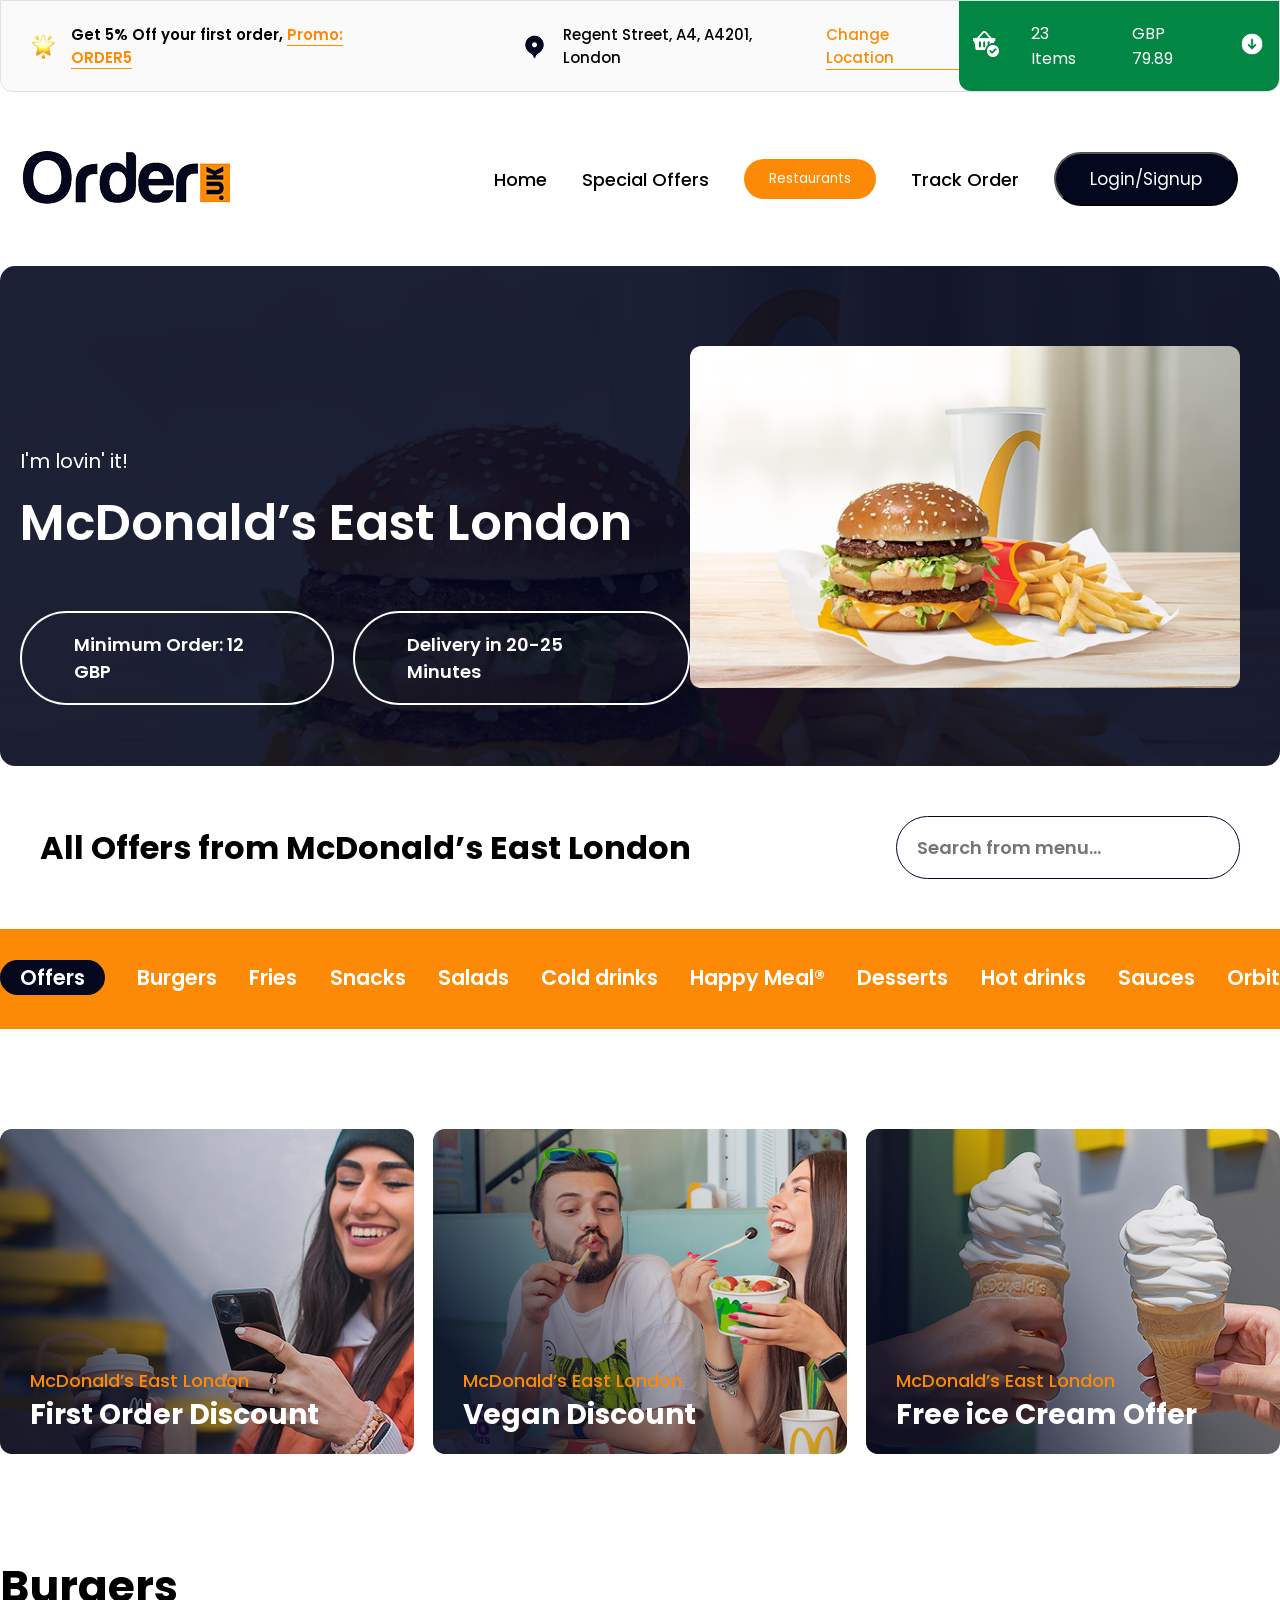
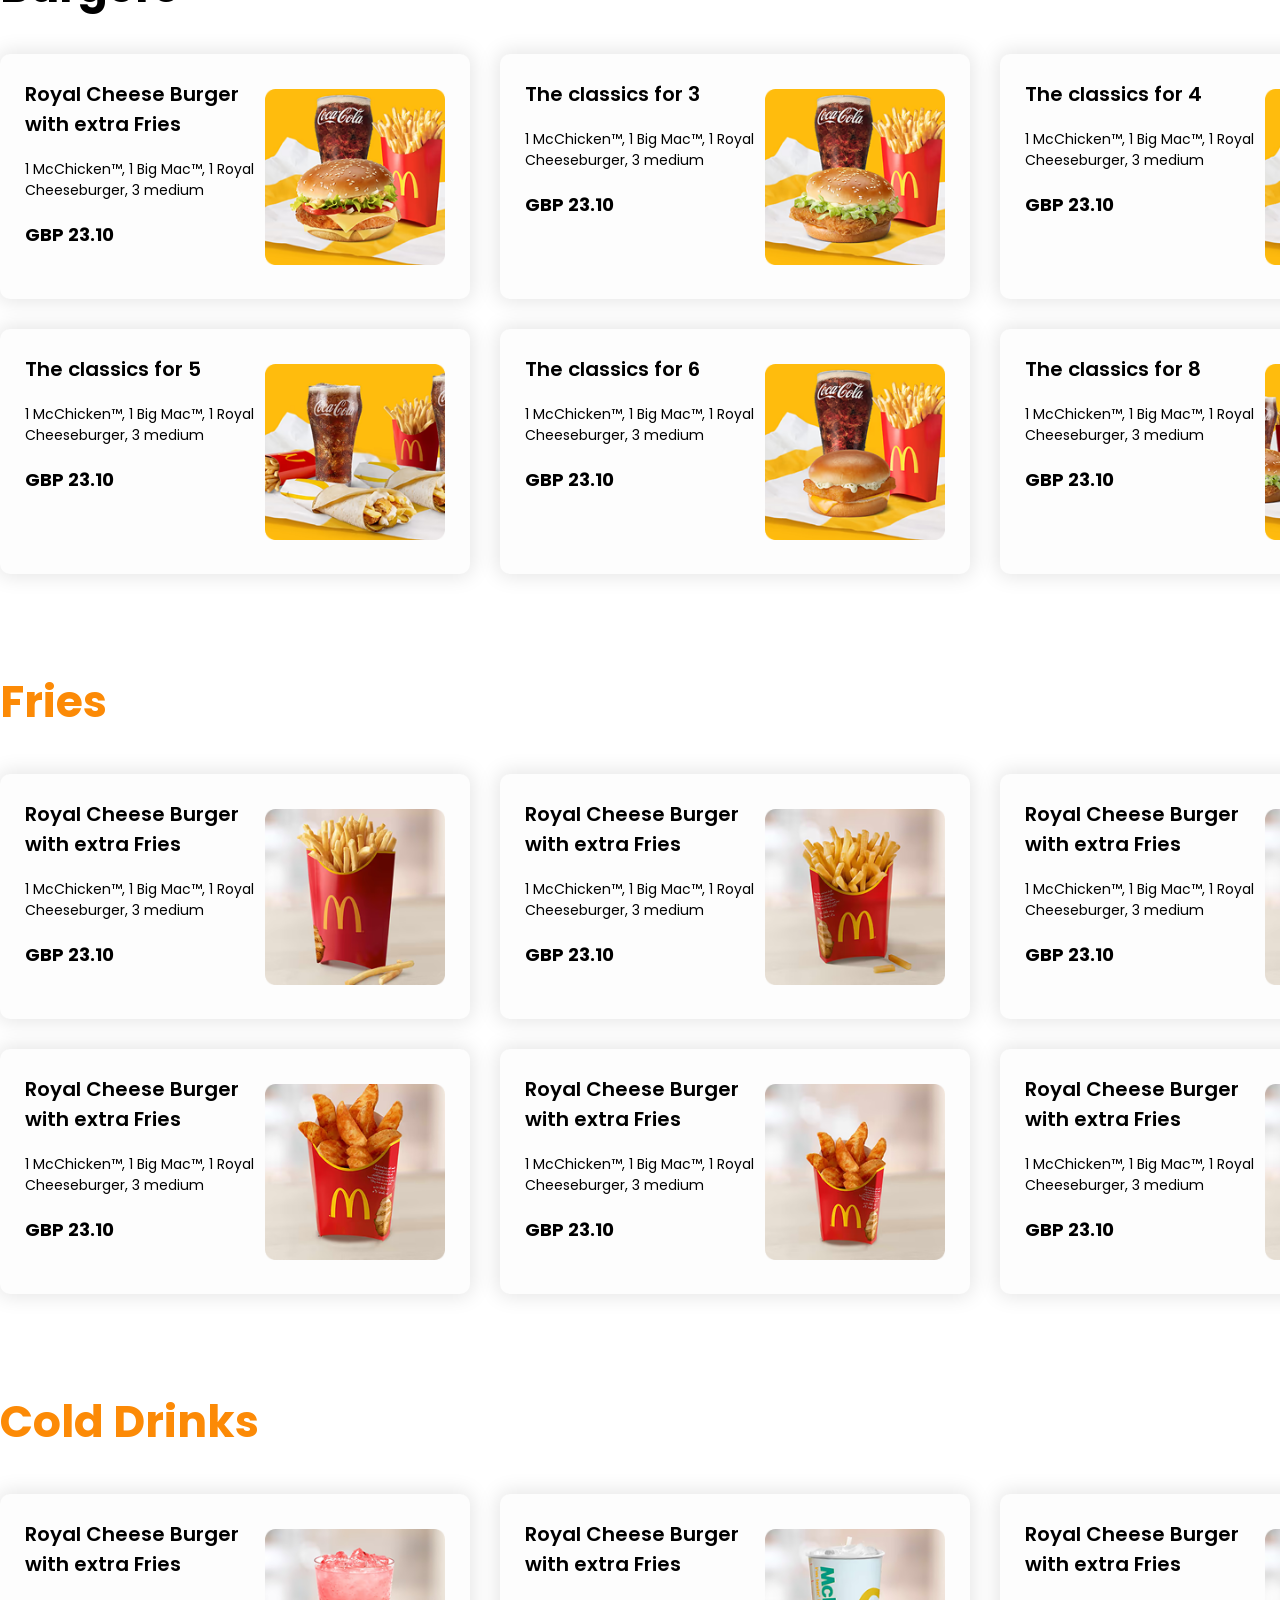
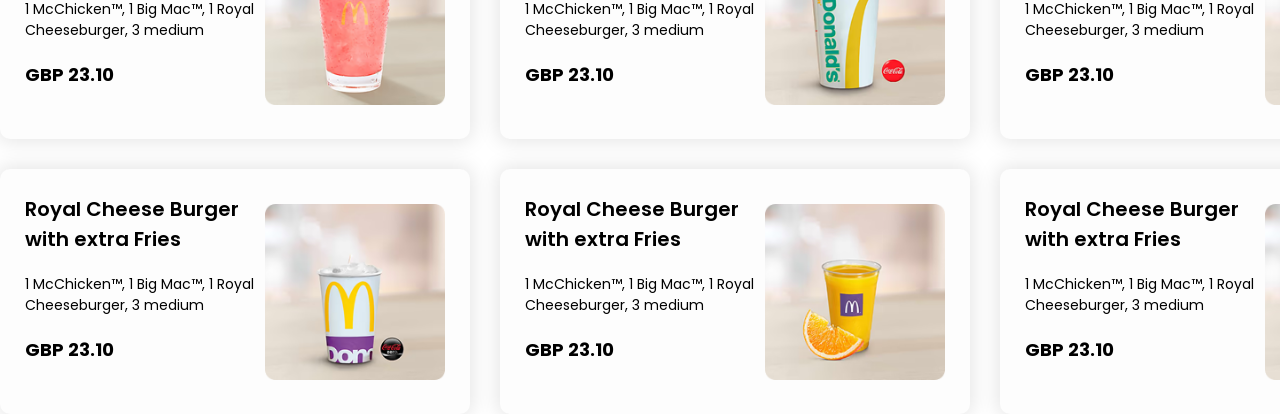
==== restaurant.html @ d9a37e97 "update" ====
<!DOCTYPE html>
<html lang="en">

<head>
    <meta charset="UTF-8">
    <meta name="viewport" content="width=device-width, initial-scale=1.0">
    <title>Document</title>
    <link rel="stylesheet" href="./css/style.css">
</head>

<body>

    <!-- ================================================= -->
    <!--                      NAVBAR1                      -->
    <!-- ================================================= -->
    <nav class="navbar">
        <div class="container">
            <div class="Flex_text">
                <div class="text1 text">
                    <img src="./assets/icon/🌟.png" alt="">
                    <p>Get 5% Off your first order, <a href="#">Promo: ORDER5</a></p>
                </div>

                <div class="text2 text">
                    <img src="./assets/icon/Location.png" alt="">
                    <p>Regent Street, A4, A4201, London</p>
                    <span>Change Location</span>
                </div>
                <div class=" text3_flex text">
                    <div class="order_icon">
                        <img src="./assets/icon/Full Shopping Basket.png" alt="">
                    </div>
                    <div class="order_text">
                        <p>23 Items</p>
                    </div>
                    <div class="order_text">
                        <p>GBP 79.89</p>
                    </div>
                    <div class="order_icon">
                        <img src="./assets/icon/Forward Button.png" alt="">
                    </div>
                </div>
            </div>
        </div>
    </nav>


    <!-- ================================================= -->
    <!--                     NAVBAR2                       -->
    <!-- ================================================= -->

    <nav class="navbar2">
        <div class="navbar_container navbar_flex">
            <div class="navbar_logo">
                <a href="#">
                    <img src="./assets/image/LOGO 1.png" alt="">
                </a>
            </div>
            <div class="navbar_flex2">
                <p>Home</p>
                <p>Special Offers</p>
                <button class="navbar_btn1">Restaurants</button>
                <p>Track Order</p>
                <button class="navbar_btn2"><a href="#">Login/Signup</a></button>
            </div>
        </div>
    </nav>


    <!-- ================================================= -->
    <!--                     SECTION1                      -->
    <!-- ================================================= -->

    <section>
        <div class="burger-container burger-section">
            <div class="burger-flex">
                <div class="burger-text">
                    <p class="burger-p1">I'm lovin' it!</p>
                    <h1>McDonald’s East London</h1>
                    <div class="burger-flex-p">
                        <p>Minimum Order: 12 GBP</p>
                        <p>Delivery in 20-25 Minutes</p>
                    </div>
                </div>
                <div class="burger-img">
                    <img src="./assets/image/Rectangle 44.png" alt="">
                </div>
            </div>
        </div>
    </section>


    <!-- ================================================= -->
    <!--                     SECTION2                      -->
    <!-- ================================================= -->


    <section>
        <div class="from-container">
            <div class="from-flex">
                <div class="from-text">
                    <p>All Offers from McDonald’s East London</p>
                </div>
                <div class="from-input">
                    <input type="search" placeholder="Search from menu...">
                </div>
            </div>
        </div>
    </section>

    <!-- ================================================= -->
    <!--                     SECTION3                      -->
    <!-- ================================================= -->

    <section class="menu-section">
        <div class="menu-container">
            <div class="menu-text">
                <p><span>Offers</span></p>
                <p>Burgers</p>
                <p>Fries</p>
                <p>Snacks</p>
                <p>Salads</p>
                <p>Cold drinks</p>
                <p>Happy Meal®</p>
                <p>Desserts</p>
                <p>Hot drinks</p>
                <p>Sauces</p>
                <p>Orbit</p>
            </div>
        </div>
    </section>


    <!-- ================================================= -->
    <!--                     SECTION4                      -->
    <!-- ================================================= -->

    <section class="vegan-section">
        <div class="vegan-container">
            <div class="vegan-grid">
                <div class="vegan-text1 vegan-text">
                    <p>McDonald’s East London</p>
                    <h1>First Order Discount</h1>
                </div>
                <div class="vegan-text2 vegan-text">
                    <p>McDonald’s East London</p>
                    <h1>Vegan Discount</h1>
                </div>
                <div class="vegan-text3 vegan-text">
                    <p>McDonald’s East London</p>
                    <h1>Free ice Cream Offer</h1>
                </div>
            </div>
        </div>
    </section>

    <!-- ================================================= -->
    <!--                     SECTION5                      -->
    <!-- ================================================= -->

    <section>
        <div class="burgers-container">
            <h1>Burgers</h1>
            <div class="burgers-grid">
                <div class="burgers-card  burgers-card1">
                    <div class="burgers-text">
                        <span>Royal Cheese Burger with extra Fries</span>
                        <p>1 McChicken™, 1 Big Mac™, 1 Royal Cheeseburger, 3 medium</p>
                        <h5>GBP 23.10</h5>
                    </div>
                    <div class="burgers-img">
                        <img src="./assets/image/Rectangle 46.png" alt="">
                    </div>
                </div>
                <div class="burgers-card burgers-card2">
                    <div class="burgers-text">
                        <span>The classics for 3</span>
                        <p>1 McChicken™, 1 Big Mac™, 1 Royal Cheeseburger, 3 medium</p>
                        <h5>GBP 23.10</h5>
                    </div>
                    <div class="burgers-img">
                        <img src="./assets/image/Rectangle 46 (1).png" alt="">
                    </div>
                </div>
                <div class="burgers-card burgers-card3">
                    <div class="burgers-text">
                        <span>The classics for 4</span>
                        <p>1 McChicken™, 1 Big Mac™, 1 Royal Cheeseburger, 3 medium</p>
                        <h5>GBP 23.10</h5>
                    </div>
                    <div class="burgers-img">
                        <img src="./assets/image/Rectangle 46 (2).png" alt="">
                    </div>
                </div>
                <div class="burgers-card burgers-card4">
                    <div class="burgers-text">
                        <span>The classics for 5</span>
                        <p>1 McChicken™, 1 Big Mac™, 1 Royal Cheeseburger, 3 medium</p>
                        <h5>GBP 23.10</h5>
                    </div>
                    <div class="burgers-img">
                        <img src="./assets/image/Rectangle 46 (3).png" alt="">
                    </div>
                </div>
                <div class="burgers-card burgers-card5">
                    <div class="burgers-text">
                        <span>The classics for 6</span>
                        <p>1 McChicken™, 1 Big Mac™, 1 Royal Cheeseburger, 3 medium</p>
                        <h5>GBP 23.10</h5>
                    </div>
                    <div class="burgers-img">
                        <img src="./assets/image/Rectangle 46 (4).png" alt="">
                    </div>
                </div>
                <div class="burgers-card burgers-card6">
                    <div class="burgers-text">
                        <span>The classics for 8</span>
                        <p>1 McChicken™, 1 Big Mac™, 1 Royal Cheeseburger, 3 medium</p>
                        <h5>GBP 23.10</h5>
                    </div>
                    <div class="burgers-img">
                        <img src="./assets/image/Rectangle 46 (5).png" alt="">
                    </div>
                </div>
            </div>
        </div>
    </section>


    <!-- ================================================= -->
    <!--                     SECTION6                      -->
    <!-- ================================================= -->

    <section>
        <div class="burgers-container">
            <h1 class="Fries">Fries</h1>
            <div class="burgers-grid">
                <div class="burgers-card  burgers-card1">
                    <div class="burgers-text">
                        <span>Royal Cheese Burger with extra Fries</span>
                        <p>1 McChicken™, 1 Big Mac™, 1 Royal Cheeseburger, 3 medium</p>
                        <h5>GBP 23.10</h5>
                    </div>
                    <div class="burgers-img">
                        <img src="./assets/image/Rectangle 46 (6).png" alt="">
                    </div>
                </div>
                <div class="burgers-card burgers-card2">
                    <div class="burgers-text">
                        <span>Royal Cheese Burger with extra Fries</span>
                        <p>1 McChicken™, 1 Big Mac™, 1 Royal Cheeseburger, 3 medium</p>
                        <h5>GBP 23.10</h5>
                    </div>
                    <div class="burgers-img">
                        <img src="./assets/image/Rectangle 46 (7).png" alt="">
                    </div>
                </div>
                <div class="burgers-card burgers-card3">
                    <div class="burgers-text">
                        <span>Royal Cheese Burger with extra Fries</span>
                        <p>1 McChicken™, 1 Big Mac™, 1 Royal Cheeseburger, 3 medium</p>
                        <h5>GBP 23.10</h5>
                    </div>
                    <div class="burgers-img">
                        <img src="./assets/image/Rectangle 46 (8).png" alt="">
                    </div>
                </div>
                <div class="burgers-card burgers-card4">
                    <div class="burgers-text">
                        <span>Royal Cheese Burger with extra Fries</span>
                        <p>1 McChicken™, 1 Big Mac™, 1 Royal Cheeseburger, 3 medium</p>
                        <h5>GBP 23.10</h5>
                    </div>
                    <div class="burgers-img">
                        <img src="./assets/image/Rectangle 46 (9).png" alt="">
                    </div>
                </div>
                <div class="burgers-card burgers-card5">
                    <div class="burgers-text">
                        <span>Royal Cheese Burger with extra Fries</span>
                        <p>1 McChicken™, 1 Big Mac™, 1 Royal Cheeseburger, 3 medium</p>
                        <h5>GBP 23.10</h5>
                    </div>
                    <div class="burgers-img">
                        <img src="./assets/image/Rectangle 46 (10).png" alt="">
                    </div>
                </div>
                <div class="burgers-card burgers-card6">
                    <div class="burgers-text">
                        <span>Royal Cheese Burger with extra Fries</span>
                        <p>1 McChicken™, 1 Big Mac™, 1 Royal Cheeseburger, 3 medium</p>
                        <h5>GBP 23.10</h5>
                    </div>
                    <div class="burgers-img">
                        <img src="./assets/image/Rectangle 46 (11).png" alt="">
                    </div>
                </div>
            </div>
        </div>
    </section>


    <!-- ================================================= -->
    <!--                     SECTION7                      -->
    <!-- ================================================= -->

    <section>
        <div class="burgers-container">
            <h1 class="Fries">Cold Drinks</h1>
            <div class="burgers-grid">
                <div class="burgers-card  burgers-card1">
                    <div class="burgers-text">
                        <span>Royal Cheese Burger with extra Fries</span>
                        <p>1 McChicken™, 1 Big Mac™, 1 Royal Cheeseburger, 3 medium</p>
                        <h5>GBP 23.10</h5>
                    </div>
                    <div class="burgers-img">
                        <img src="./assets/image/Rectangle 46 (12).png" alt="">
                    </div>
                </div>
                <div class="burgers-card burgers-card2">
                    <div class="burgers-text">
                        <span>Royal Cheese Burger with extra Fries</span>
                        <p>1 McChicken™, 1 Big Mac™, 1 Royal Cheeseburger, 3 medium</p>
                        <h5>GBP 23.10</h5>
                    </div>
                    <div class="burgers-img">
                        <img src="./assets/image/Rectangle 46 (13).png" alt="">
                    </div>
                </div>
                <div class="burgers-card burgers-card3">
                    <div class="burgers-text">
                        <span>Royal Cheese Burger with extra Fries</span>
                        <p>1 McChicken™, 1 Big Mac™, 1 Royal Cheeseburger, 3 medium</p>
                        <h5>GBP 23.10</h5>
                    </div>
                    <div class="burgers-img">
                        <img src="./assets/image/Rectangle 46 (14).png" alt="">
                    </div>
                </div>
                <div class="burgers-card burgers-card4">
                    <div class="burgers-text">
                        <span>Royal Cheese Burger with extra Fries</span>
                        <p>1 McChicken™, 1 Big Mac™, 1 Royal Cheeseburger, 3 medium</p>
                        <h5>GBP 23.10</h5>
                    </div>
                    <div class="burgers-img">
                        <img src="./assets/image/Rectangle 46 (15).png" alt="">
                    </div>
                </div>
                <div class="burgers-card burgers-card5">
                    <div class="burgers-text">
                        <span>Royal Cheese Burger with extra Fries</span>
                        <p>1 McChicken™, 1 Big Mac™, 1 Royal Cheeseburger, 3 medium</p>
                        <h5>GBP 23.10</h5>
                    </div>
                    <div class="burgers-img">
                        <img src="./assets/image/Rectangle 46 (16).png" alt="">
                    </div>
                </div>
                <div class="burgers-card burgers-card6">
                    <div class="burgers-text">
                        <span>Royal Cheese Burger with extra Fries</span>
                        <p>1 McChicken™, 1 Big Mac™, 1 Royal Cheeseburger, 3 medium</p>
                        <h5>GBP 23.10</h5>
                    </div>
                    <div class="burgers-img">
                        <img src="./assets/image/Rectangle 46 (17).png" alt="">
                    </div>
                </div>
            </div>
        </div>
    </section>
</body>

</html>
---- css/style.css ----
@import url('https://fonts.googleapis.com/css2?family=Poppins:ital,wght@0,100;0,200;0,300;0,400;0,500;0,600;0,700;0,800;0,900;1,100;1,200;1,300;1,400;1,500;1,600;1,700;1,800;1,900&display=swap');


* {
    margin: 0;
    padding: 0;
    box-sizing: border-box;
}

/* ===================================== */
/*               navbar1                 */
/* ===================================== */

.navbar {
    background: #FAFAFA;
    max-width: 1300px;
    margin: 0 auto;
    border: 1px solid #E1E1E1;
    border-bottom-right-radius: 12px;
    border-bottom-left-radius: 12px;
}


.Flex_text {
    display: flex;
    align-items: center;
    justify-content: space-between;
}

.text {
    display: flex;
    align-items: center;
    justify-content: center;
}

.text1 img {
    width: 25px;
    margin: 0 15px 0 30px;
}

.text1 p {
    font-family: "Poppins", sans-serif;
    font-weight: 600;
    font-style: Bold;
    font-size: 15px;
    color: #000;
}

.text1 p a {
    color: #FC8A06;
    text-decoration: none;
    border-bottom: 1px solid #FC8A06;
}


.text2 {
    display: flex;
    gap: 1rem;
    padding-left: 120px;
}

.text2 p {
    font-family: "Poppins", sans-serif;
    font-weight: 500;
    font-size: 15px;
    color: #000;
}


.text2 span {
    font-family: "Poppins", sans-serif;
    font-weight: 500;
    font-size: 15px;
    border-bottom: 1px solid #FC8A06;
    color: #FC8A06;
}


.text3_flex {
    display: flex;
    align-items: center;
    justify-content: center;
    background-color: #028643;
    border-bottom-right-radius: 12px;
    border-bottom-left-radius: 12px;
}


.text3_flex .order_text {
    color: #fff;
    padding: 20px 18px;
    font-family: "Poppins", sans-serif;
}


.text3_flex .order_icon img {
    width: 26px;
}


.text3_flex .order_icon {
    padding: 14px 14px;
}



/* ===================================== */
/*               navbar2                 */
/* ===================================== */

.navbar2 {
    background-color: transparent;
}

.navbar_container {
    max-width: 1242px;
    margin: 0 auto;
}


.navbar_flex {
    display: flex;
    align-items: center;
}

.navbar_flex2 {
    display: flex;
    align-items: center;
    gap: 35px;
    margin: 60px 0 60px 260px;

}

.navbar_flex2 p {
    font-family: "Poppins";
    font-weight: 500;
    font-size: 18px;
    color: #000;
}

.navbar_flex2 .navbar_btn1 {
    cursor: pointer;
    background-color: #FC8A06;
    color: #fff;
    font-family: "Poppins";
    border-radius: 40px;
    padding: 10px 25px;
    font-family: 18px;
    border: none;
}


.navbar_flex2 .navbar_btn2 {
    background: #03081F;
    border-radius: 30px;
    padding: 12px 34px;
    cursor: pointer;
}

.navbar_flex2 .navbar_btn2 a {
    color: #fff;
    font-family: "Poppins";
    font-size: 17px;
    text-decoration: none;
}







/* ===================================== */
/*               SECTION1                */
/* ===================================== */



.burger-container {
    max-width: 1300px;
    margin: 0 auto;
}

.burger-section {
    height: 500px;
    background-image: url("../assets/image/Group\ 23.png");
    background-position: 50% 88.46%;
    background-repeat: no-repeat;
    background-size: cover;
    border-radius: 15px;

}

.burger-flex {
    display: flex;
}

.burger-text {
    width: 60%;
    margin-left: 20px;
}

.burger-text .burger-p1 {
    font-family: "Poppins";
    font-weight: 400;
    font-size: 20px;
    color: #fff;
    padding-top: 180px;
}

.burger-text h1 {
    font-family: "Poppins";
    font-weight: 600;
    font-size: 50px;
    color: #fff;
    padding: 10px 0 50px 0;
}



.burger-flex-p {
    display: flex;
    align-items: center;
    gap: 1.2rem;

}

.burger-flex-p p {
    color: #fff;
    font-family: "Poppins";
    font-weight: 600;
    font-size: 18px;
    border: 2px solid #fff;
    border-radius: 120px;
    padding: 18px 52px;
    cursor: pointer;
}

.burger-img img {
    width: 550px;
    margin-top: 80px;
    margin-right: 40px;
}






/* ===================================== */
/*               SECTION2                */
/* ===================================== */


.from-container {
    max-width: 1200px;
    margin: 50px auto;
}


.from-flex {
    display: flex;
    align-items: center;
    justify-content: space-between;
}

.from-text p {
    font-family: "Poppins";
    font-weight: 700;
    font-size: 32px;
    color: #000;
}

.from-input input {
    width: 344px;
    height: 63px;
    border-radius: 120px;
    padding: 10px 20px;
    outline: none;
    border: 1px solid #03081F;
    color: #03081F;
    font-family: "Poppins";
    font-weight: 600;
    font-size: 18px;
}



/* ===================================== */
/*               SECTION3                */
/* ===================================== */


.menu-section {
    background: #FC8A06;
    height: 100px;
}

.menu-container {
    max-width: 1300px;
    margin: 0 auto;
}

.menu-text {
    padding-top: 33px;
    display: flex;
    align-items: center;
    justify-content: space-between;
}

.menu-text p {
    font-family: "Poppins";
    font-weight: 600;
    font-size: 21px;
    color: #fff;
}

.menu-text p span {
    cursor: pointer;
    background: #03081F;
    border-radius: 60px;
    padding: 3px 20px;
}



/* ===================================== */
/*               SECTION4                */
/* ===================================== */


.vegan-container {
    max-width: 1460px;
    margin: 100px auto;
}



.vegan-grid {
    display: grid;
    grid-template-columns: 1fr 1fr 1fr;
    gap: 1.2rem;
}


.vegan-text1 {
    background-image: url(../assets/image/Group\ 8.png);
    height: 325px;
    border-bottom-right-radius: 12px;
    border-top-right-radius: 12px;
}


.vegan-text2 {
    background-image: url(../assets/image/Group\ 8\ \(1\).png);
    height: 325px;
    border-bottom-right-radius: 12px;
    border-top-right-radius: 12px;
}


.vegan-text3 {
    background-image: url(../assets/image/Group\ 8\ \(2\).png);
    height: 325px;
    border-bottom-right-radius: 12px;
    border-top-right-radius: 12px;
}


.vegan-text p {
    padding-top: 238px;
    padding-left: 30px;
    font-family: "Poppins";
    font-weight: 500;
    font-size: 18px;
    color: #FC8A06;
}


.vegan-text h1 {
    padding-left: 30px;
    font-family: "Poppins";
    font-weight: 700;
    font-size: 28px;
    color: #fff;
}



/* ===================================== */
/*               SECTION5                */
/* ===================================== */

.burgers-container {
    max-width: 1460px;
    margin: 0 auto;
}

.burgers-container h1 {
    font-family: "Poppins";
    font-weight: 700;
    font-size: 44px;
    color: #000;
    padding-bottom: 35px;
}

.burgers-grid {
    display: grid;
    grid-template-columns: 1fr 1fr 1fr;
    gap: 30px;
}

.burgers-card {
    display: flex;
    width: 470px;
    background-color: #fdfdfd;
    height: 245px;
    padding: 25px;
    border-radius: 10px;
    gap: 6px;

}

.burgers-card1,
.burgers-card2,
.burgers-card3,
.burgers-card4,
.burgers-card5,
.burgers-card6 {
    box-shadow: 0px 0px 20px 3px rgba(0, 0, 0, 0.1);
}


.burgers-text span {
    font-family: "Poppins";
    font-weight: 600;
    font-size: 20px;
    color: #000;
}


.burgesr-text {
    padding-top: 200px;
}

.burgers-text p {
    padding-top: 20px;
    font-family: "Poppins";
    font-weight: 400;
    font-size: 14px;
    color: #000;
}

.burgers-text h5 {
    padding-top: 20px;
    font-family: "Poppins";
    font-weight: 700;
    font-size: 18px;
    color: #000;
}


.burgers-img img {
    margin-top: 10px;
    width: 180px;
}




/* ===================================== */
/*               SECTION6                */
/* ===================================== */

.burgers-container {
    max-width: 1460px;
    margin: 0 auto;
}

.burgers-container .Fries {
    font-family: "Poppins";
    font-weight: 700;
    font-size: 44px;
    color: #FC8A06;
    padding: 95px 0 40px 0;
}

.burgers-grid {
    display: grid;
    grid-template-columns: 1fr 1fr 1fr;
    gap: 30px;
}

.burgers-card {
    display: flex;
    width: 470px;
    background-color: #fdfdfd;
    height: 245px;
    padding: 25px;
    border-radius: 10px;
    gap: 6px;

}

.burgers-card1,
.burgers-card2,
.burgers-card3,
.burgers-card4,
.burgers-card5,
.burgers-card6 {
    box-shadow: 0px 0px 20px 3px rgba(0, 0, 0, 0.1);
}


.burgers-text span {
    font-family: "Poppins";
    font-weight: 600;
    font-size: 20px;
    color: #000;
}


.burgesr-text {
    padding-top: 200px;
}

.burgers-text p {
    padding-top: 20px;
    font-family: "Poppins";
    font-weight: 400;
    font-size: 14px;
    color: #000;
}

.burgers-text h5 {
    padding-top: 20px;
    font-family: "Poppins";
    font-weight: 700;
    font-size: 18px;
    color: #000;
}


.burgers-img img {
    margin-top: 10px;
    width: 180px;
}




/* ===================================== */
/*               SECTION7                */
/* ===================================== */


.burgers-container {
    max-width: 1460px;
    margin: 0 auto;
}

.burgers-container .Fries {
    font-family: "Poppins";
    font-weight: 700;
    font-size: 44px;
    color: #FC8A06;
    padding: 95px 0 40px 0;
}

.burgers-grid {
    display: grid;
    grid-template-columns: 1fr 1fr 1fr;
    gap: 30px;
}

.burgers-card {
    display: flex;
    width: 470px;
    background-color: #fdfdfd;
    height: 245px;
    padding: 25px;
    border-radius: 10px;
    gap: 6px;

}

.burgers-card1,
.burgers-card2,
.burgers-card3,
.burgers-card4,
.burgers-card5,
.burgers-card6 {
    box-shadow: 0px 0px 20px 3px rgba(0, 0, 0, 0.1);
}


.burgers-text span {
    font-family: "Poppins";
    font-weight: 600;
    font-size: 20px;
    color: #000;
}


.burgesr-text {
    padding-top: 200px;
}

.burgers-text p {
    padding-top: 20px;
    font-family: "Poppins";
    font-weight: 400;
    font-size: 14px;
    color: #000;
}

.burgers-text h5 {
    padding-top: 20px;
    font-family: "Poppins";
    font-weight: 700;
    font-size: 18px;
    color: #000;
}


.burgers-img img {
    margin-top: 10px;
    width: 180px;
}
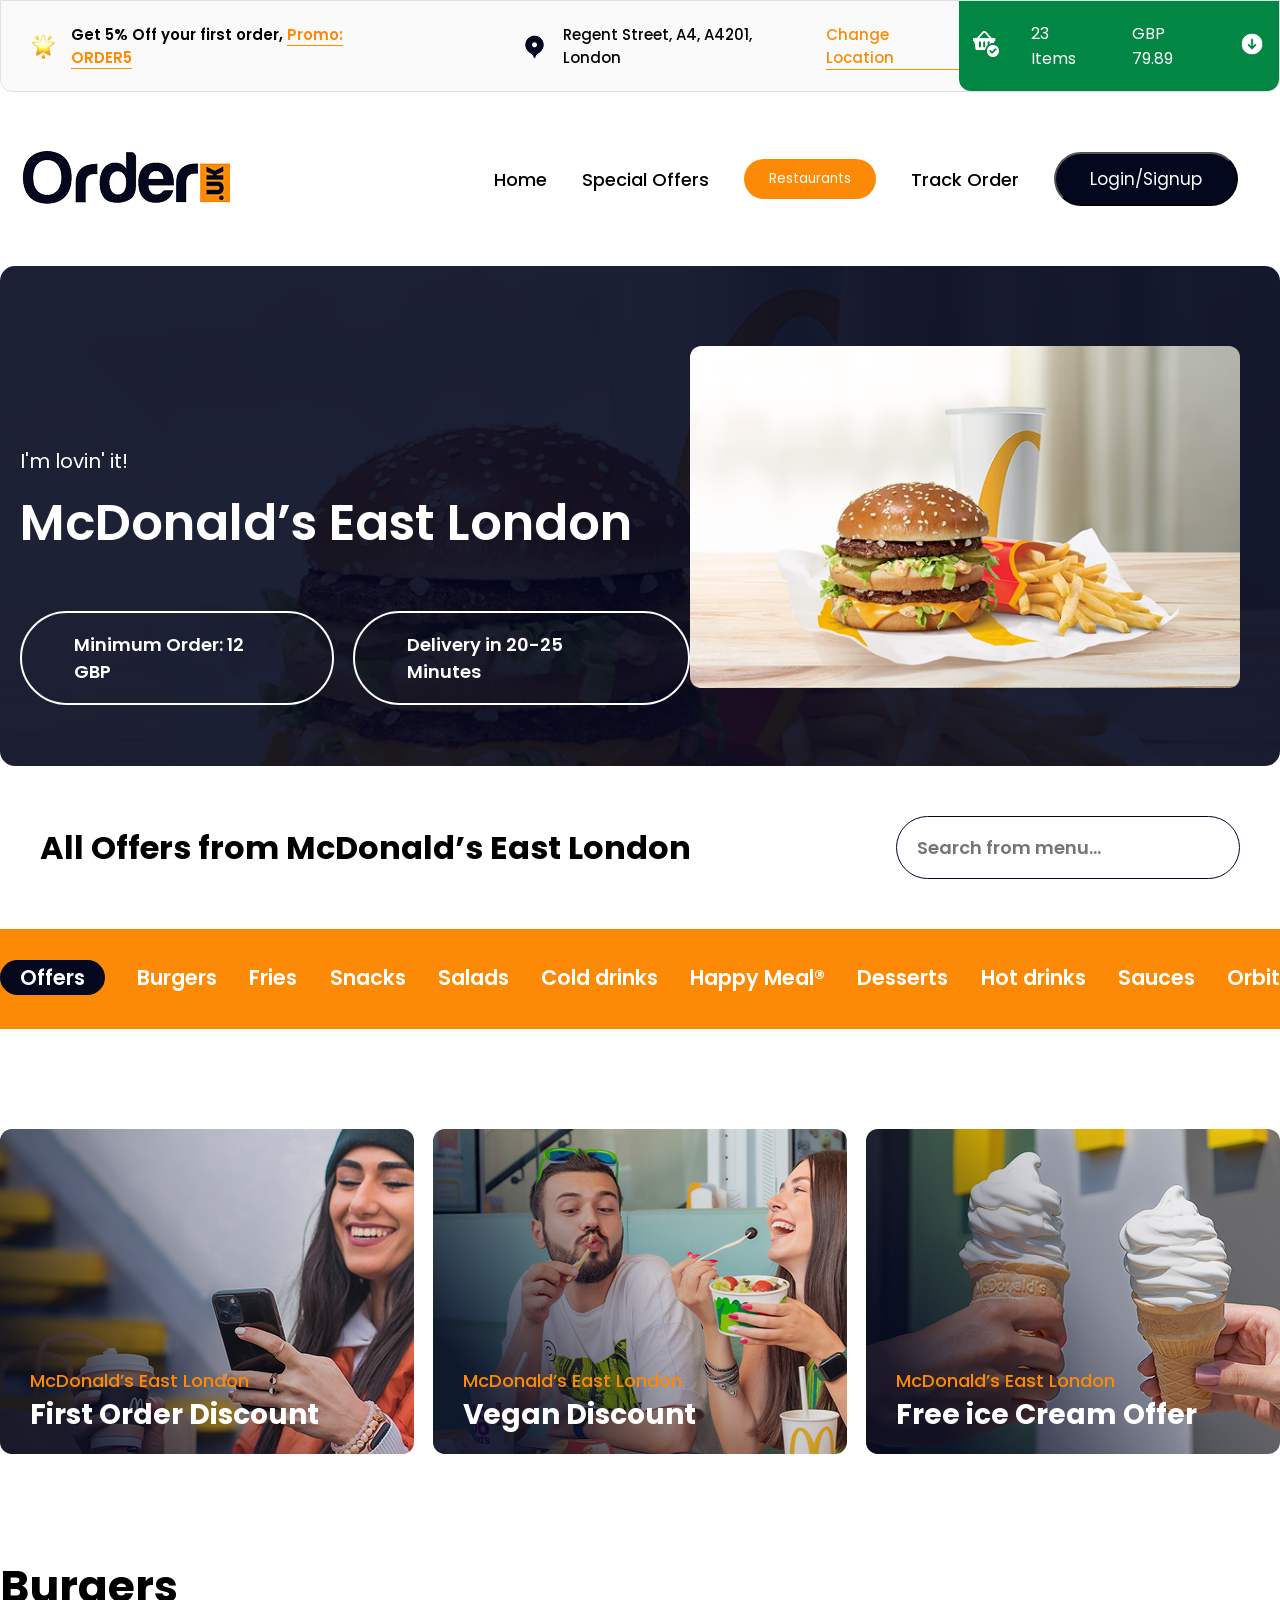
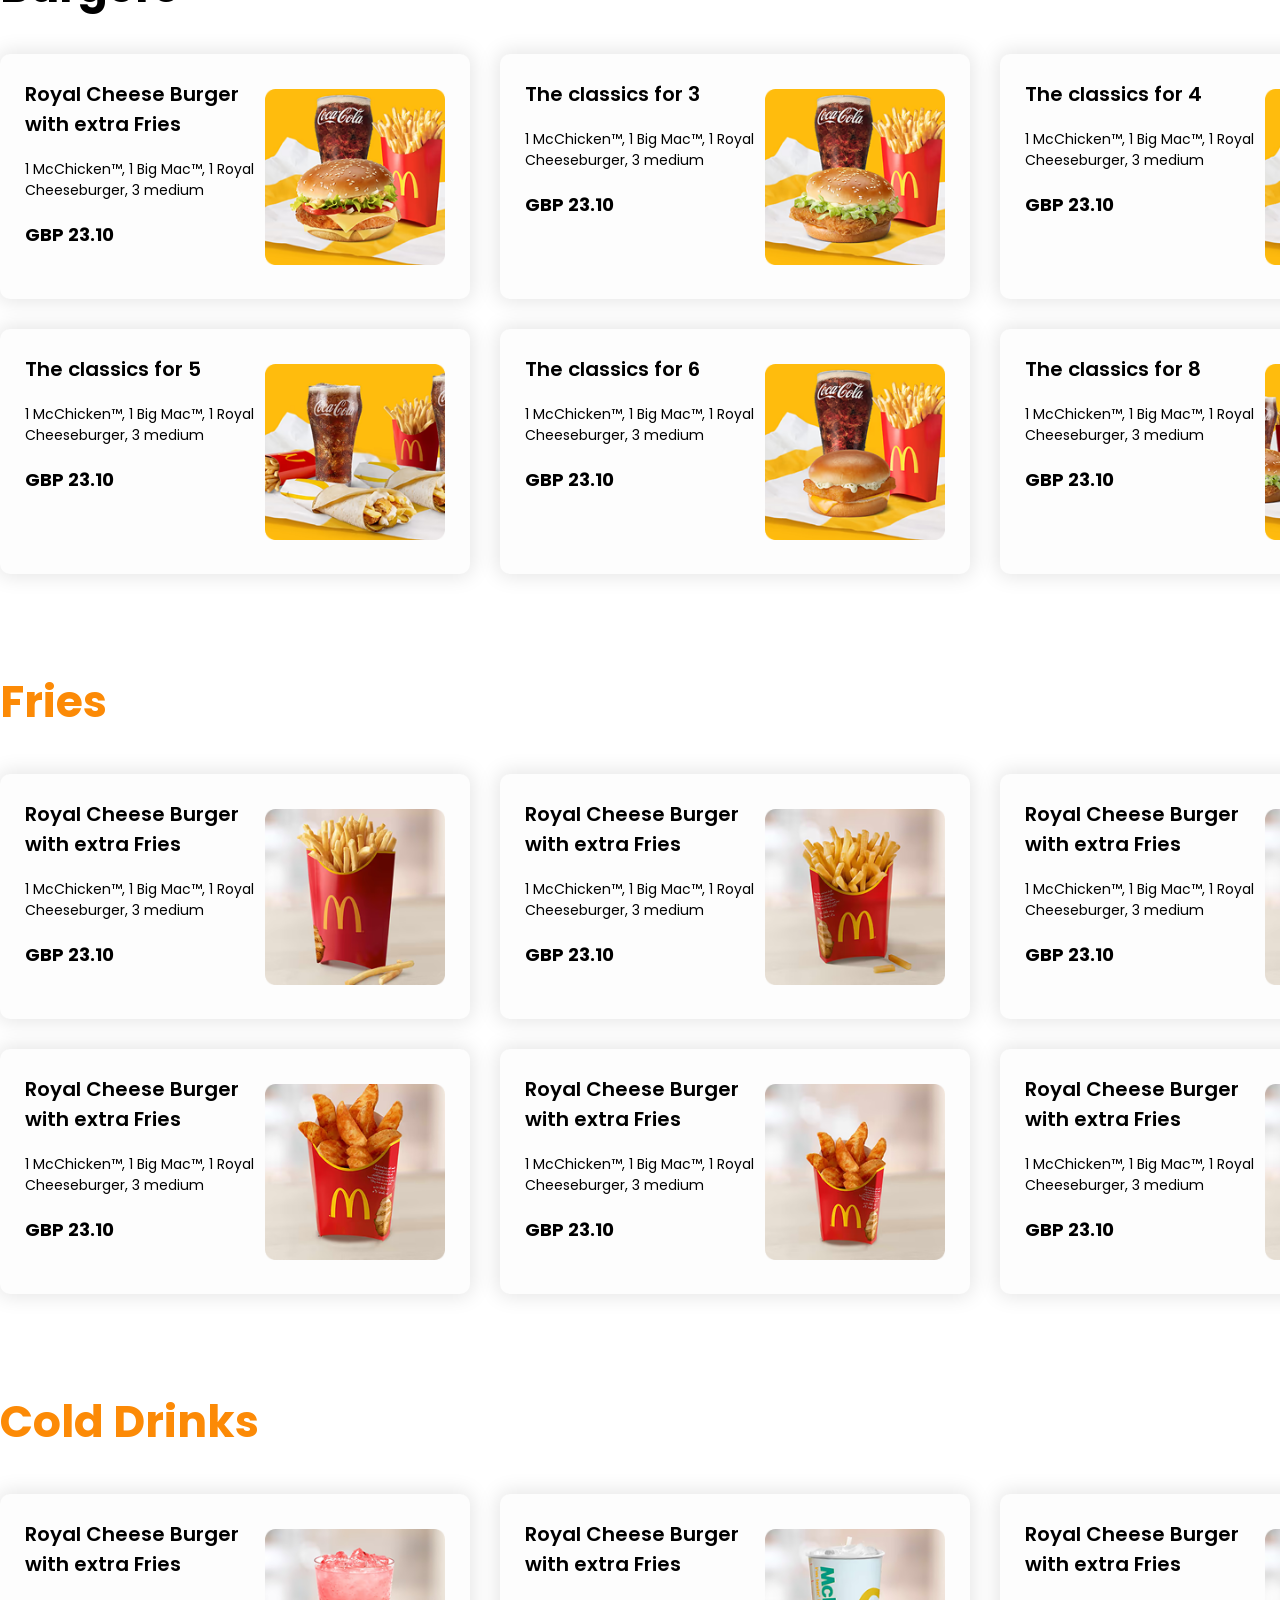
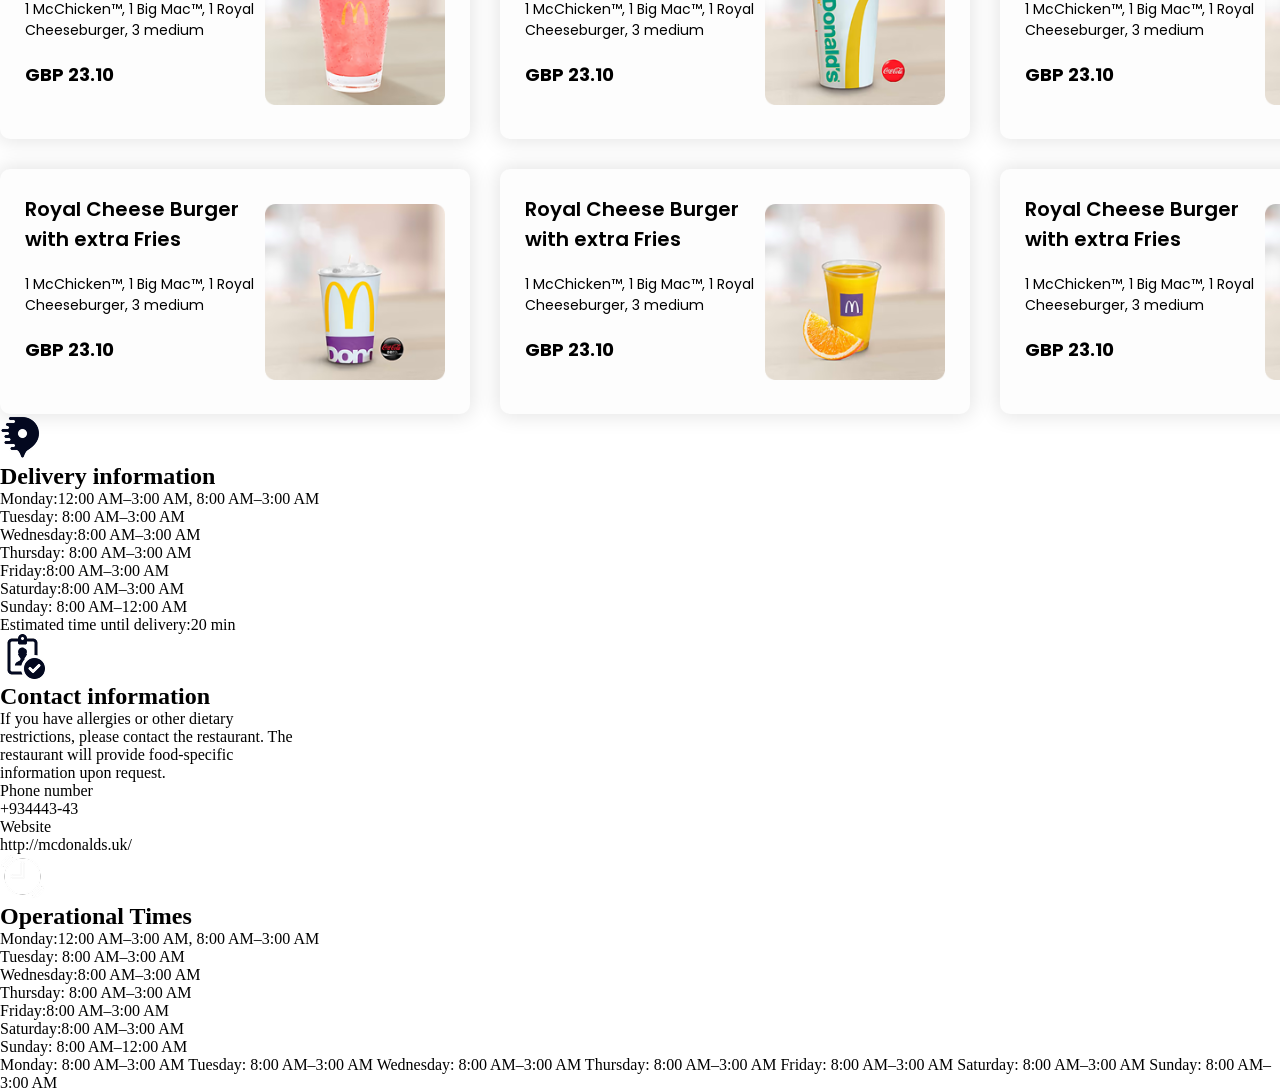
==== commit 83bd568b: "update" ====
--- a/restaurant.html
+++ b/restaurant.html
@@ -371,6 +371,66 @@
             </div>
         </div>
     </section>
+
+    <!-- ================================================= -->
+    <!--                     SECTION8                      -->
+    <!-- ================================================= -->
+
+
+    <section>
+        <div class="information-container">
+            <div class="information-flex">
+                <div class="information-text1">
+                    <div class="information-icon1">
+                        <img src="./assets/icon/Tracking.png" alt="">
+                        <h1>Delivery information</h1>
+                    </div>
+                    <p><span>Monday:</span>12:00 AM–3:00 AM, 8:00 AM–3:00 AM</p>
+                    <p><span>Tuesday:</span> 8:00 AM–3:00 AM</p>
+                    <p><span>Wednesday:</span>8:00 AM–3:00 AM</p>
+                    <p><span>Thursday: </span> 8:00 AM–3:00 AM</p>
+                    <p><span>Friday:</span>8:00 AM–3:00 AM</p>
+                    <p><span>Saturday:</span>8:00 AM–3:00 AM</p>
+                    <p><span>Sunday: </span>8:00 AM–12:00 AM</p>
+                    <p><span>Estimated time until delivery:</span>20 min</p>
+                </div>
+                <div class="information-text2">
+                    <div class="information-icon2">
+                        <img src="./assets/icon/ID Verified.png" alt="">
+                        <h1>Contact information</h1>
+                    </div>
+                    <p>If you have allergies or other dietary </p>
+                    <p>restrictions, please contact the restaurant. The </p>
+                    <p>restaurant will provide food-specific</p>
+                    <p>information upon request.</p>
+                    <span>Phone number</span>
+                    <p>+934443-43</p>
+                    <span>Website</span>
+                    <p>http://mcdonalds.uk/</p>
+                </div>
+                <div class="information-text3">
+                    <div class="information-icon3">
+                        <img src="./assets/icon/Clock.png" alt="">
+                        <h1>Operational Times</h1>
+                    </div>
+                    <p><span>Monday:</span>12:00 AM–3:00 AM, 8:00 AM–3:00 AM</p>
+                    <p><span>Tuesday:</span> 8:00 AM–3:00 AM</p>
+                    <p><span>Wednesday:</span>8:00 AM–3:00 AM</p>
+                    <p><span>Thursday: </span> 8:00 AM–3:00 AM</p>
+                    <p><span>Friday:</span>8:00 AM–3:00 AM</p>
+                    <p><span>Saturday:</span>8:00 AM–3:00 AM</p>
+                    <p><span>Sunday: </span>8:00 AM–12:00 AM</p>
+                    Monday: 8:00 AM–3:00 AM +Tuesday: 8:00 AM–3:00 AM +Wednesday: 8:00 AM–3:00 AM +Thursday: 8:00 AM–3:00 AM +Friday: 8:00 AM–3:00 AM +Saturday: 8:00 AM–3:00 AM +Sunday: 8:00 AM–3:00 AM
+                </div>
+            </div>
+        </div>
+    </section>
 </body>
 
 </html>
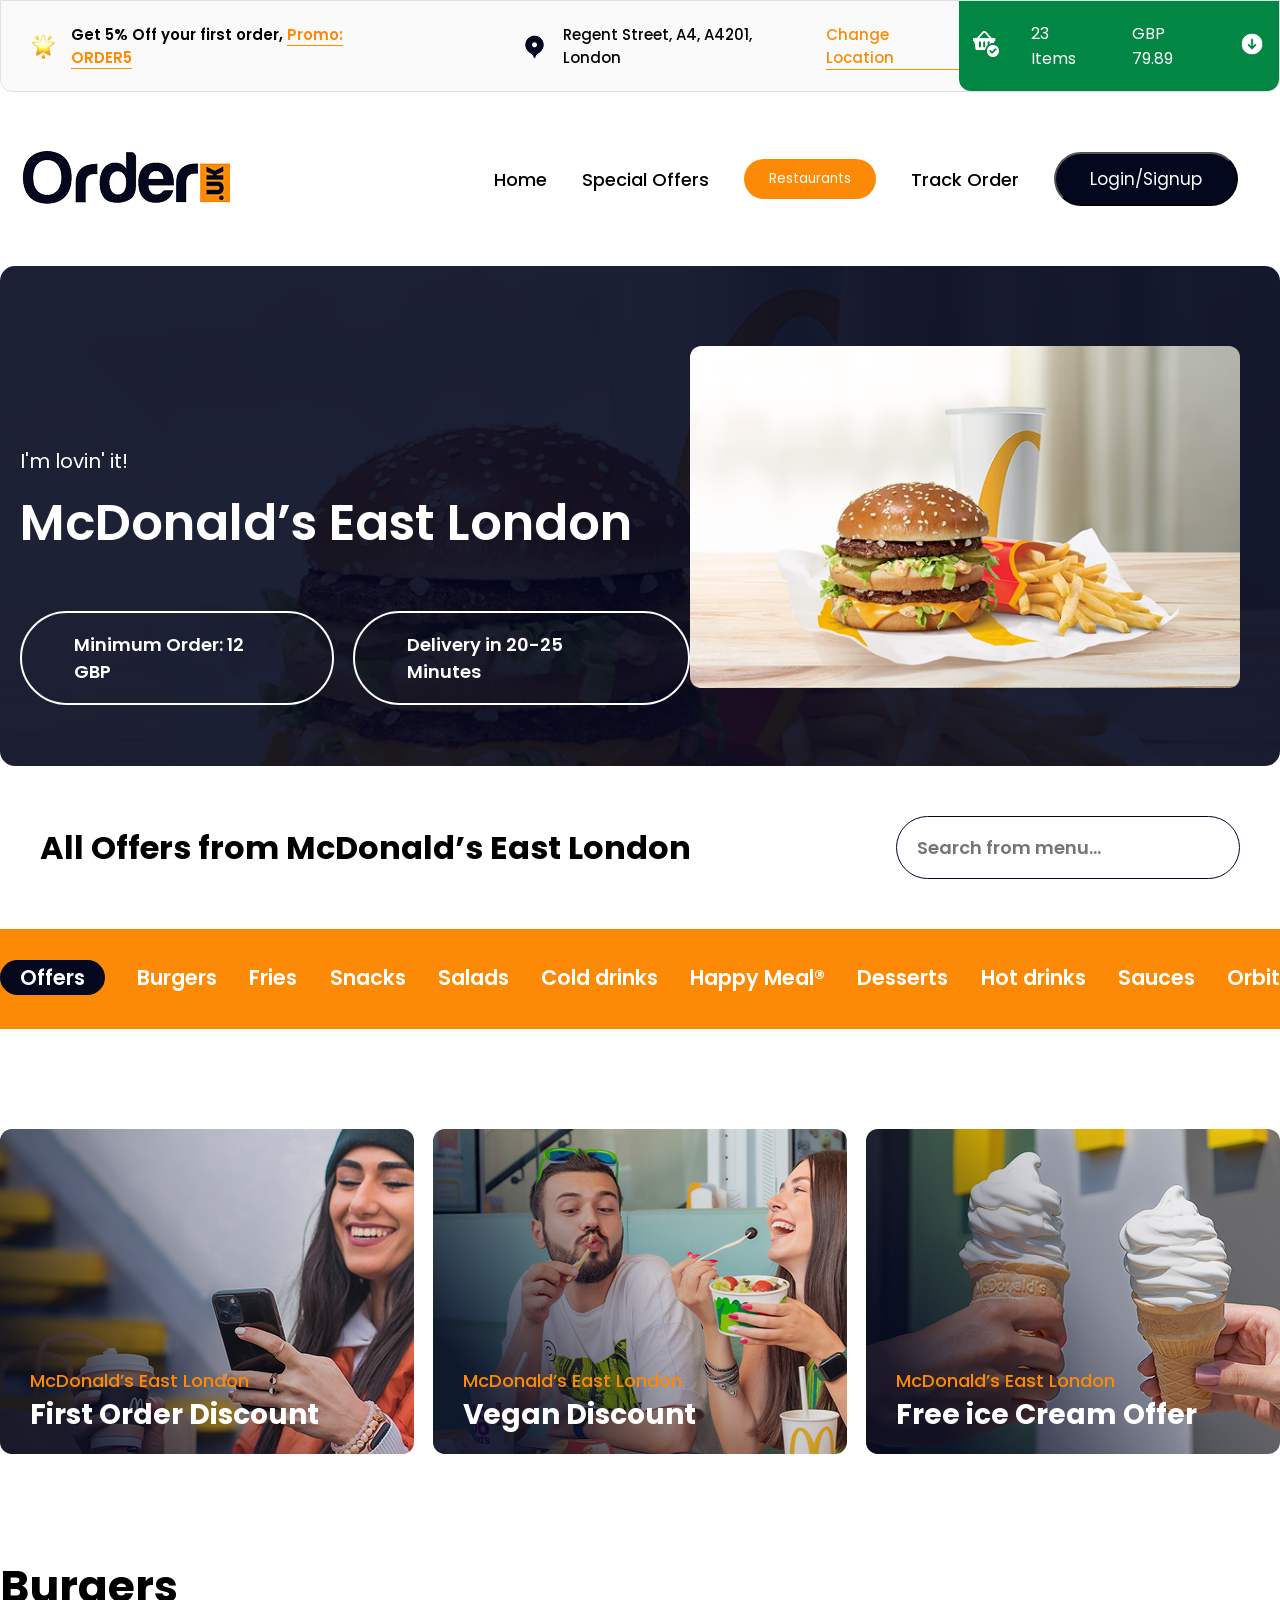
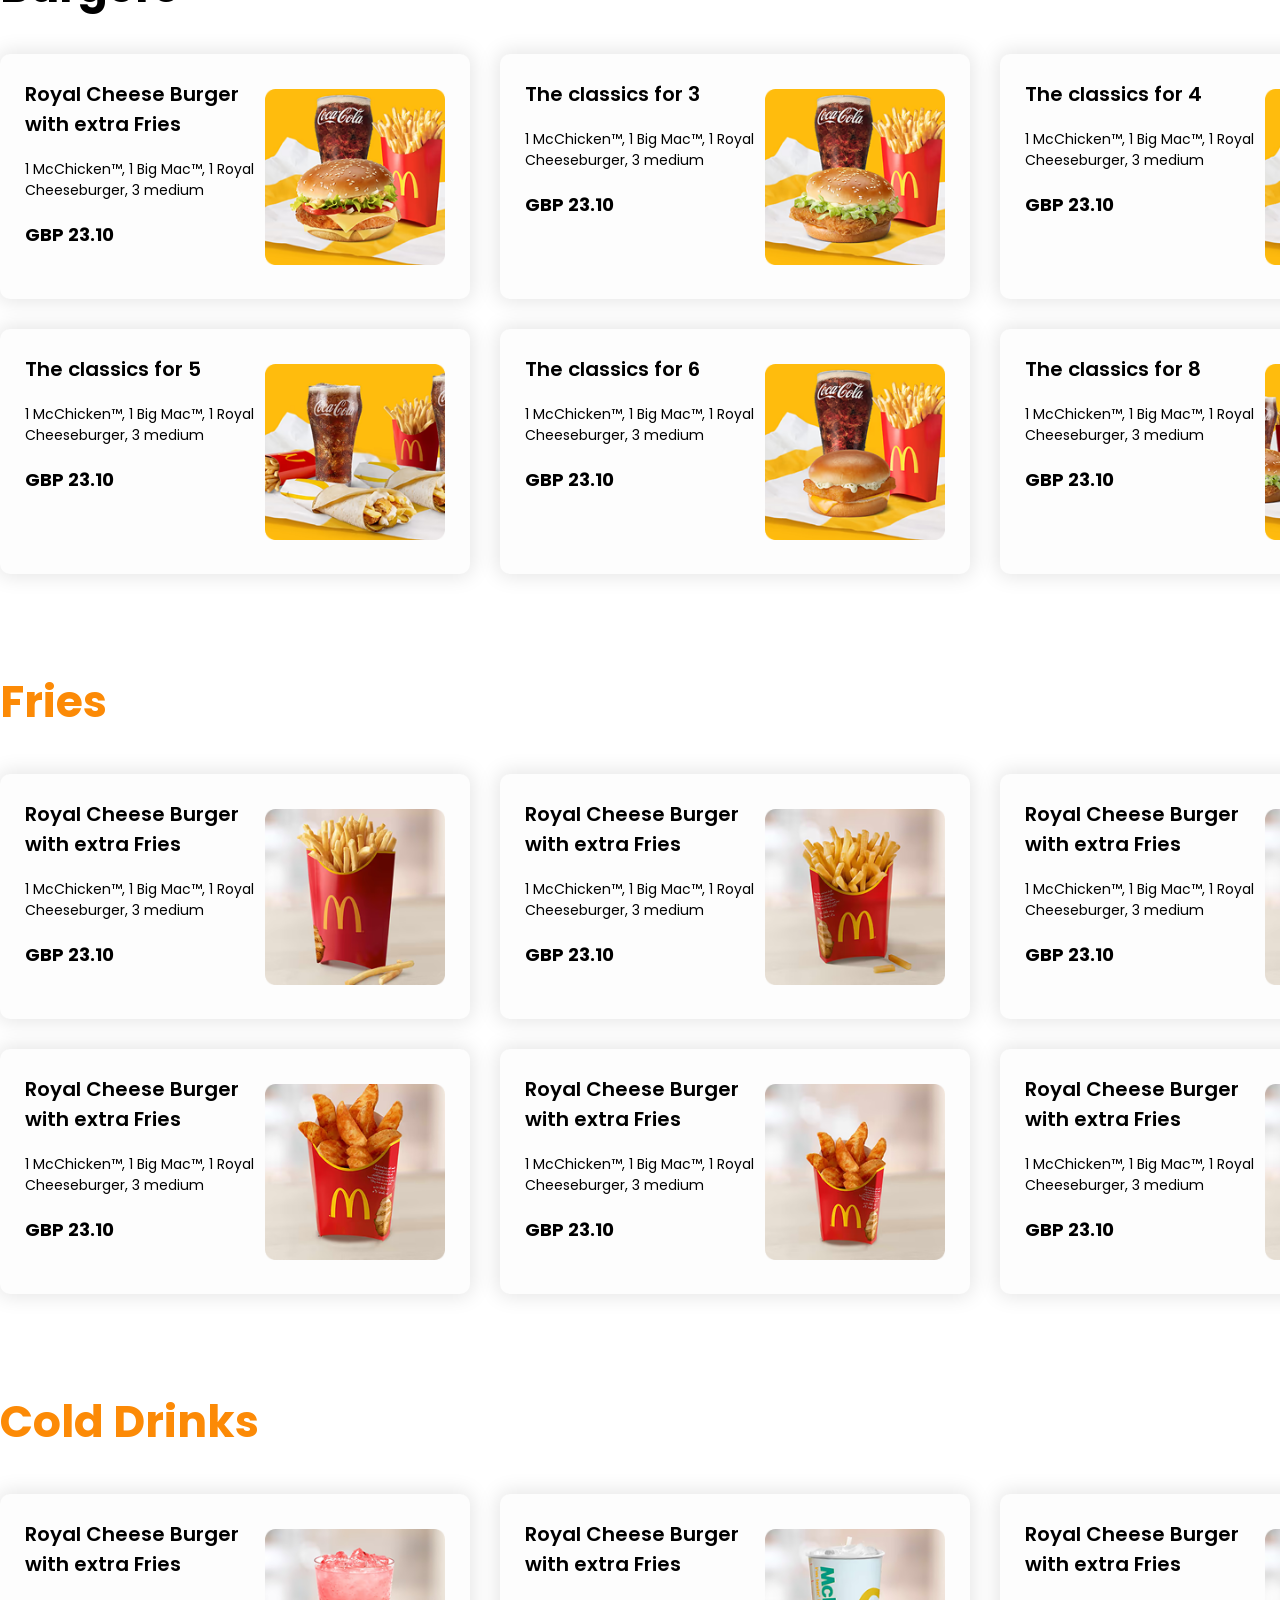
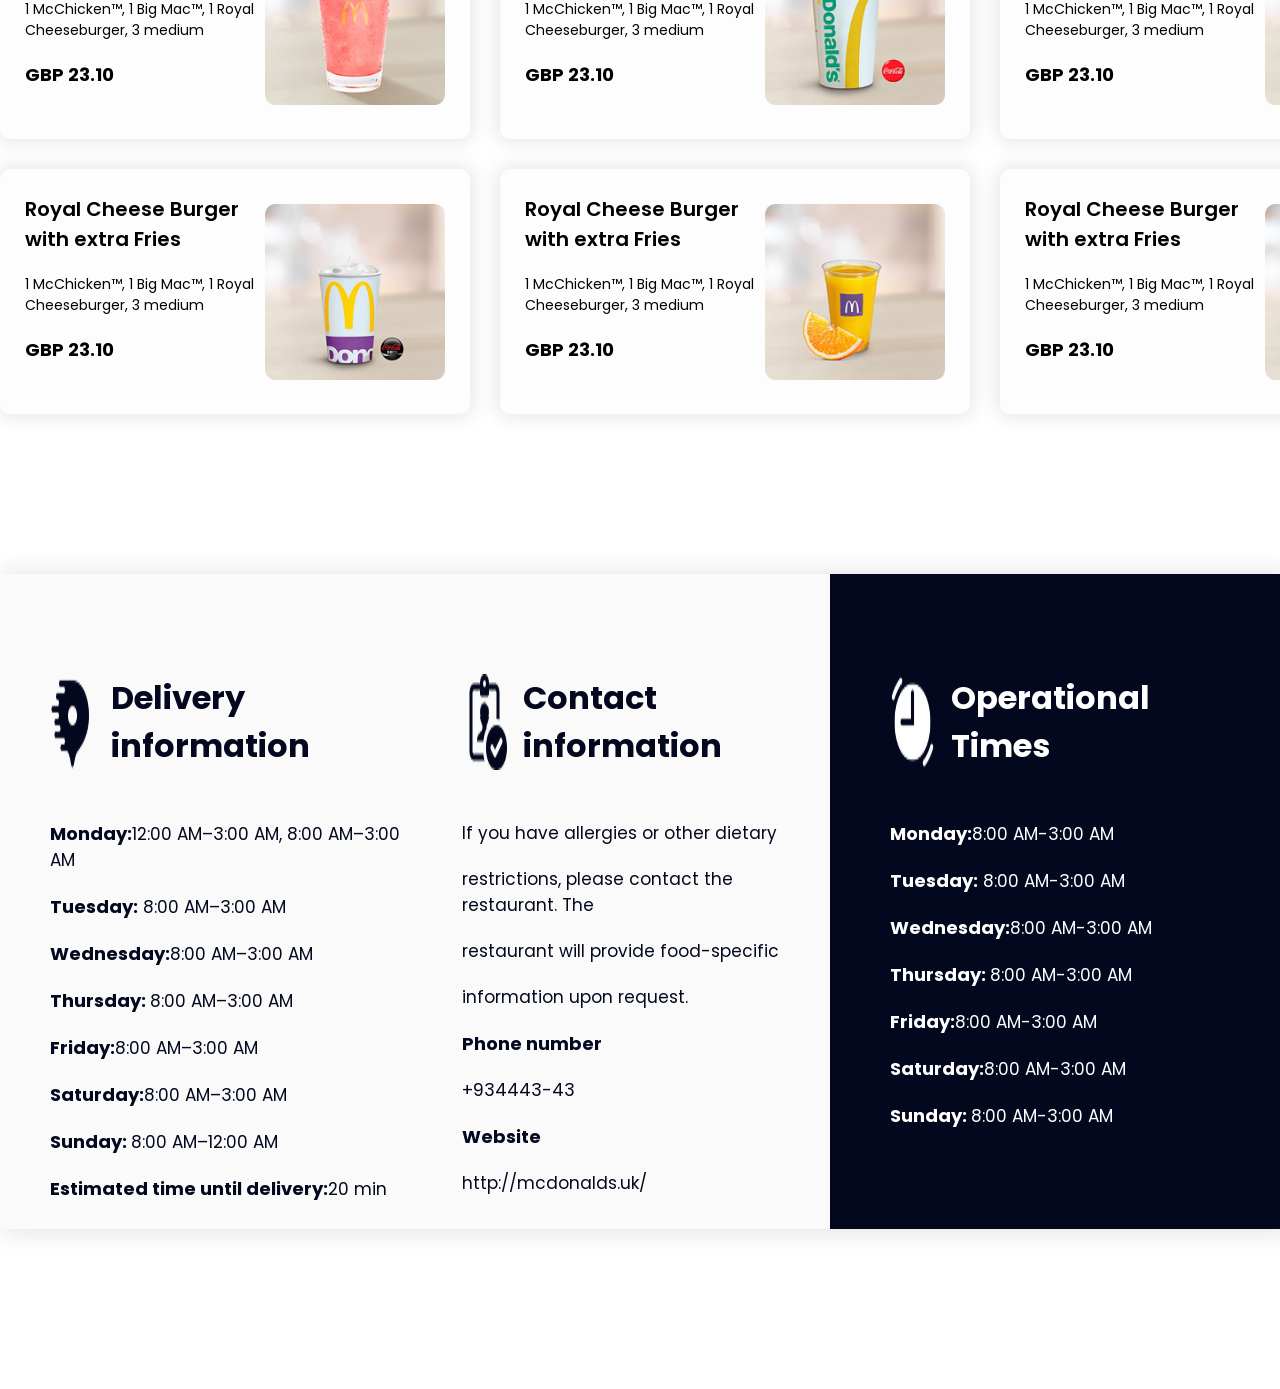
==== commit 35588b77: "update" ====
--- a/restaurant.html
+++ b/restaurant.html
@@ -403,9 +403,9 @@
                     <p>restrictions, please contact the restaurant. The </p>
                     <p>restaurant will provide food-specific</p>
                     <p>information upon request.</p>
-                    <span>Phone number</span>
+                    <h5>Phone number</h5>
                     <p>+934443-43</p>
-                    <span>Website</span>
+                    <h5>Website</h5>
                     <p>http://mcdonalds.uk/</p>
                 </div>
                 <div class="information-text3">
@@ -413,24 +413,24 @@
                         <img src="./assets/icon/Clock.png" alt="">
                         <h1>Operational Times</h1>
                     </div>
-                    <p><span>Monday:</span>12:00 AM–3:00 AM, 8:00 AM–3:00 AM</p>
-                    <p><span>Tuesday:</span> 8:00 AM–3:00 AM</p>
-                    <p><span>Wednesday:</span>8:00 AM–3:00 AM</p>
-                    <p><span>Thursday: </span> 8:00 AM–3:00 AM</p>
-                    <p><span>Friday:</span>8:00 AM–3:00 AM</p>
-                    <p><span>Saturday:</span>8:00 AM–3:00 AM</p>
-                    <p><span>Sunday: </span>8:00 AM–12:00 AM</p>
-                    Monday: 8:00 AM–3:00 AM -Tuesday: 8:00 AM–3:00 AM -Wednesday: 8:00 AM–3:00 AM -Thursday: 8:00 AM–3:00 AM -Friday: 8:00 AM–3:00 AM -Saturday: 8:00 AM–3:00 AM -Sunday: 8:00 AM–3:00 AM
-                </div>
-            </div>
-        </div>
-    </section>
+                    <p><span>Monday:</span>8:00 AM-3:00 AM</p>
+                    <p><span>Tuesday:</span> 8:00 AM-3:00 AM</p>
+                    <p><span>Wednesday:</span>8:00 AM-3:00 AM</p>
+                    <p><span>Thursday: </span> 8:00 AM-3:00 AM</p>
+                    <p><span>Friday:</span>8:00 AM-3:00 AM</p>
+                    <p><span>Saturday:</span>8:00 AM-3:00 AM</p>
+                    <p><span>Sunday: </span>8:00 AM-3:00 AM</p>
+                </div>
+            </div>
+        </div>
+    </section>
+
+
+    <!-- ================================================= -->
+    <!--                     SECTION9                      -->
+    <!-- ================================================= -->
+
+    
 </body>
 
 </html>
--- a/css/style.css
+++ b/css/style.css
@@ -627,3 +627,105 @@
     margin-top: 10px;
     width: 180px;
 }
+
+
+
+/* ===================================== */
+/*               SECTION8                */
+/* ===================================== */
+
+
+.information-container {
+    max-width: 1460px;
+    margin: 160px auto;
+    background: #FAFAFA;
+    box-shadow: 5px 1px 23px 4px rgba(0, 0, 0, 0.1);
+
+}
+
+.information-flex {
+    display: flex;
+    justify-content: space-between;
+}
+
+.information-icon1,
+.information-icon2,
+.information-icon3 {
+    display: flex;
+    gap: 1rem;
+    margin-bottom: 30px;
+}
+
+.information-icon1 h1,
+.information-icon2 h1 {
+    font-family: "Poppins";
+    font-weight: 700;
+    font-size: 32px;
+    color: #03081F;
+}
+
+
+
+.information-text1 p span {
+    font-family: "Poppins";
+    font-weight: 700;
+    font-size: 18px;
+    color: #03081F;
+}
+
+
+
+.information-text2 h5 {
+    font-family: "Poppins";
+    font-weight: 700;
+    font-size: 18px;
+    color: #03081F;
+    margin-top: 20px;
+}
+
+
+.information-text1 p,
+.information-text2 p {
+    font-family: "Poppins";
+    font-weight: 400;
+    font-size: 17px;
+    color: #03081F;
+    padding-top: 20px;
+}
+
+
+.information-text3 {
+    color: #fff;
+    background-color: #03081F;
+    padding: 100px 0;
+    padding: 100px 60px;
+}
+
+.information-text3 p {
+    font-family: "Poppins";
+    font-weight: 400;
+    font-size: 17px;
+    color: #fff;
+    padding-top: 20px;
+}
+
+.information-text3 p span {
+    font-family: "Poppins";
+    font-weight: 700;
+    font-size: 18px;
+    color: #fff;
+
+}
+
+.information-icon3 h1 {
+    font-family: "Poppins";
+    font-weight: 700;
+    font-size: 32px;
+    color: #fff;
+}
+
+.information-text1,
+.information-text2 {
+    padding-top: 100px;
+    padding-left: 50px;
+}
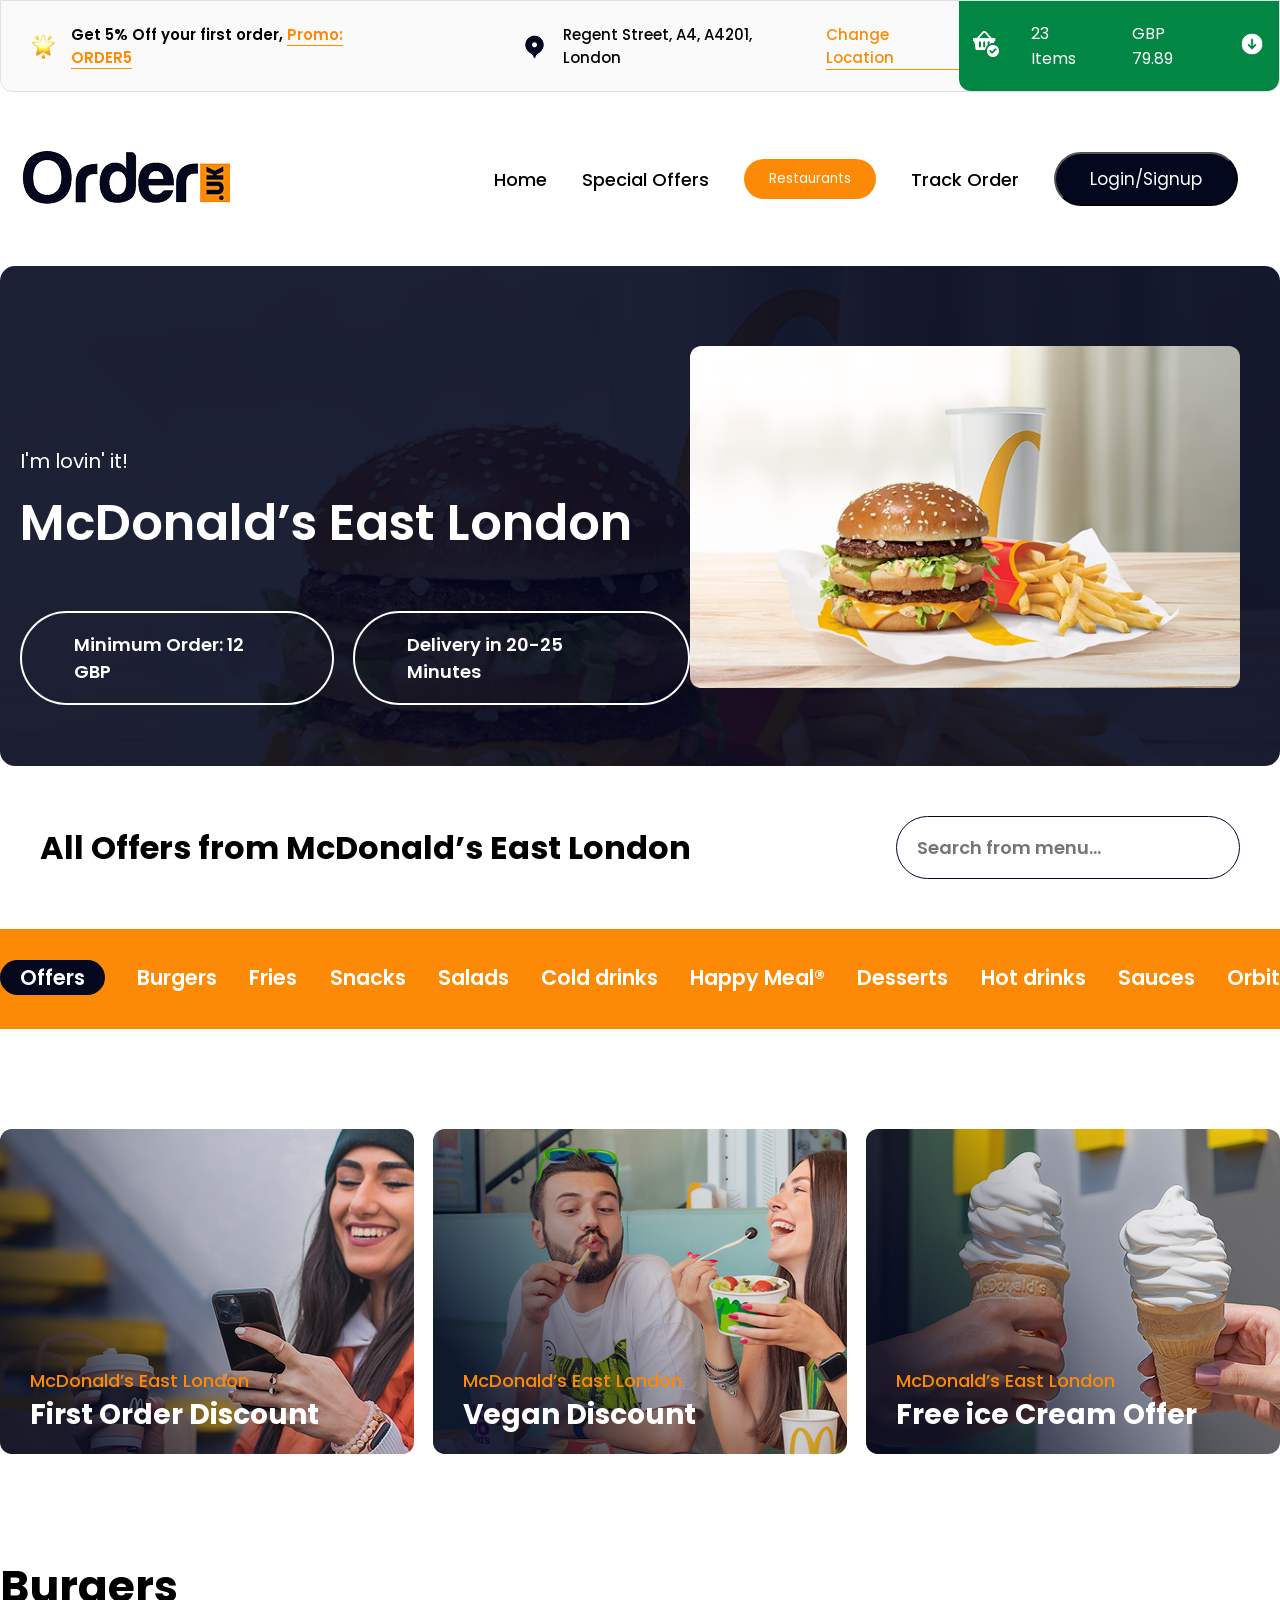
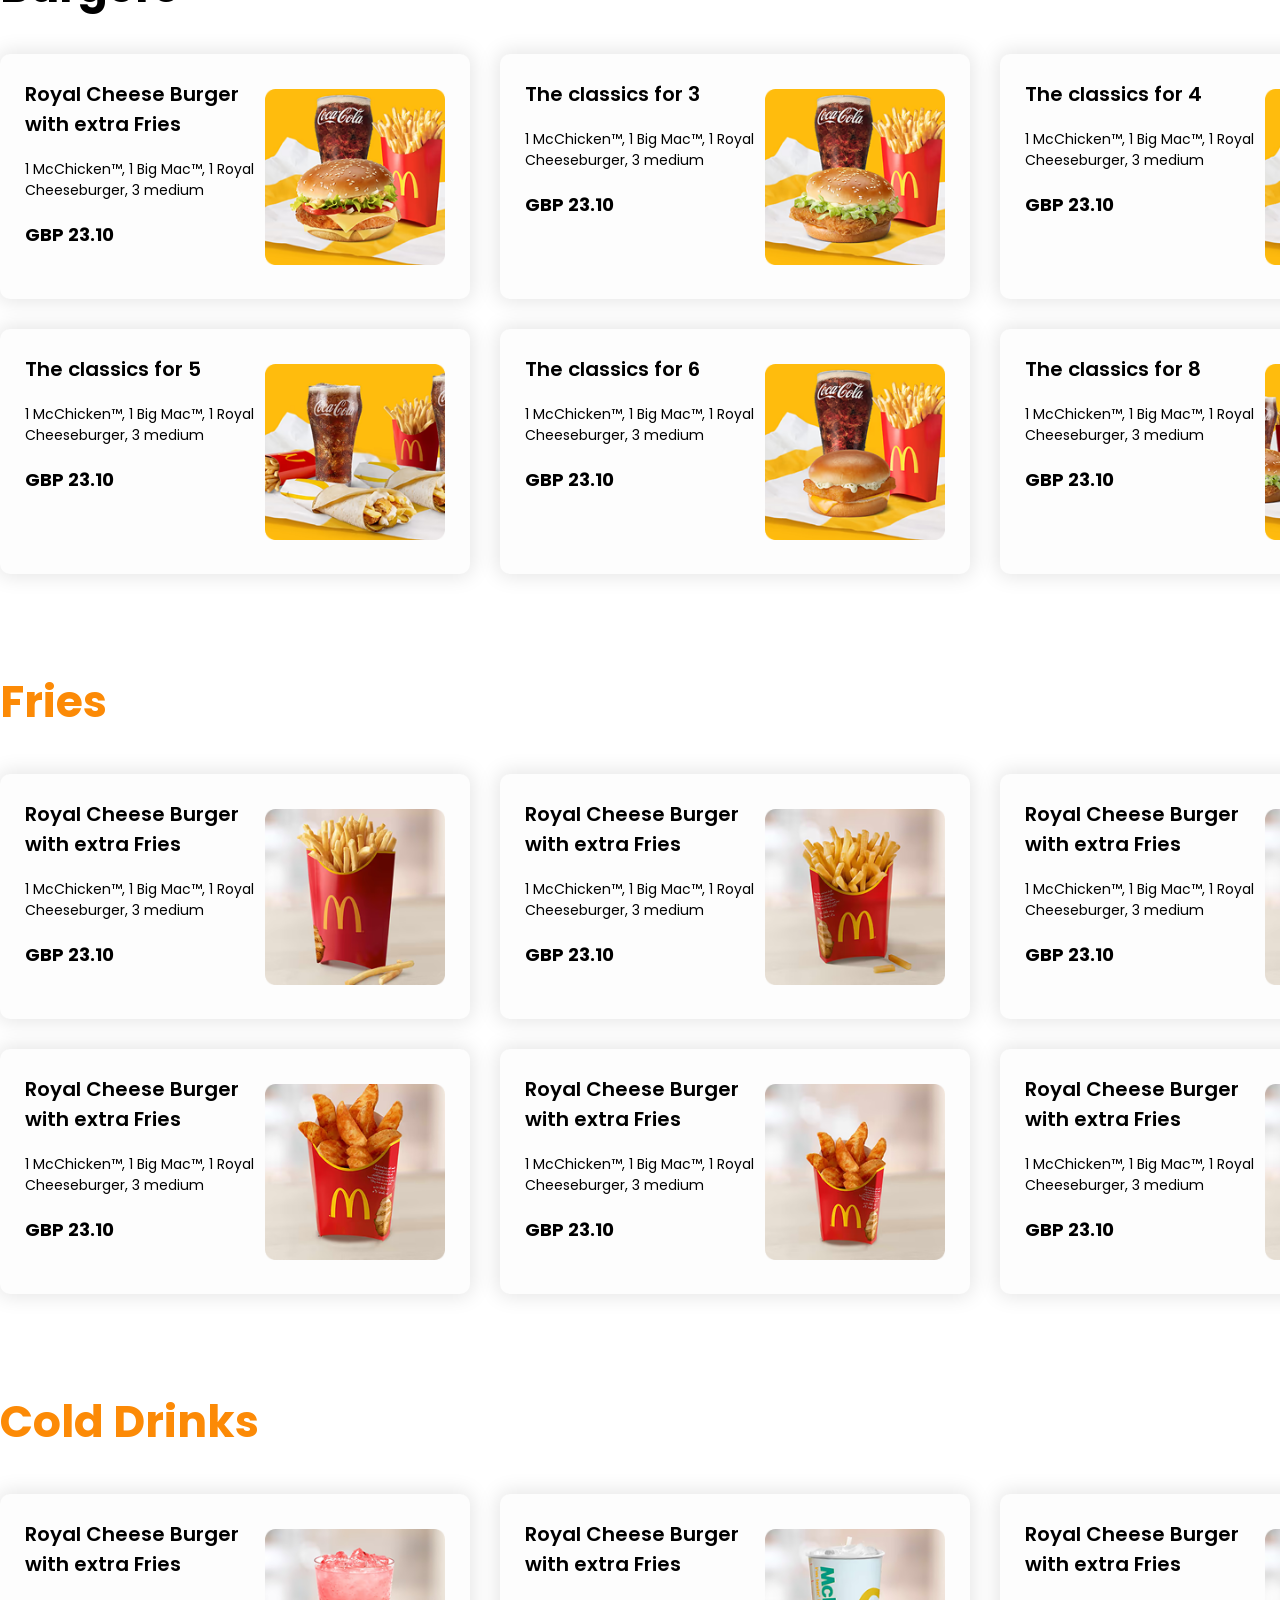
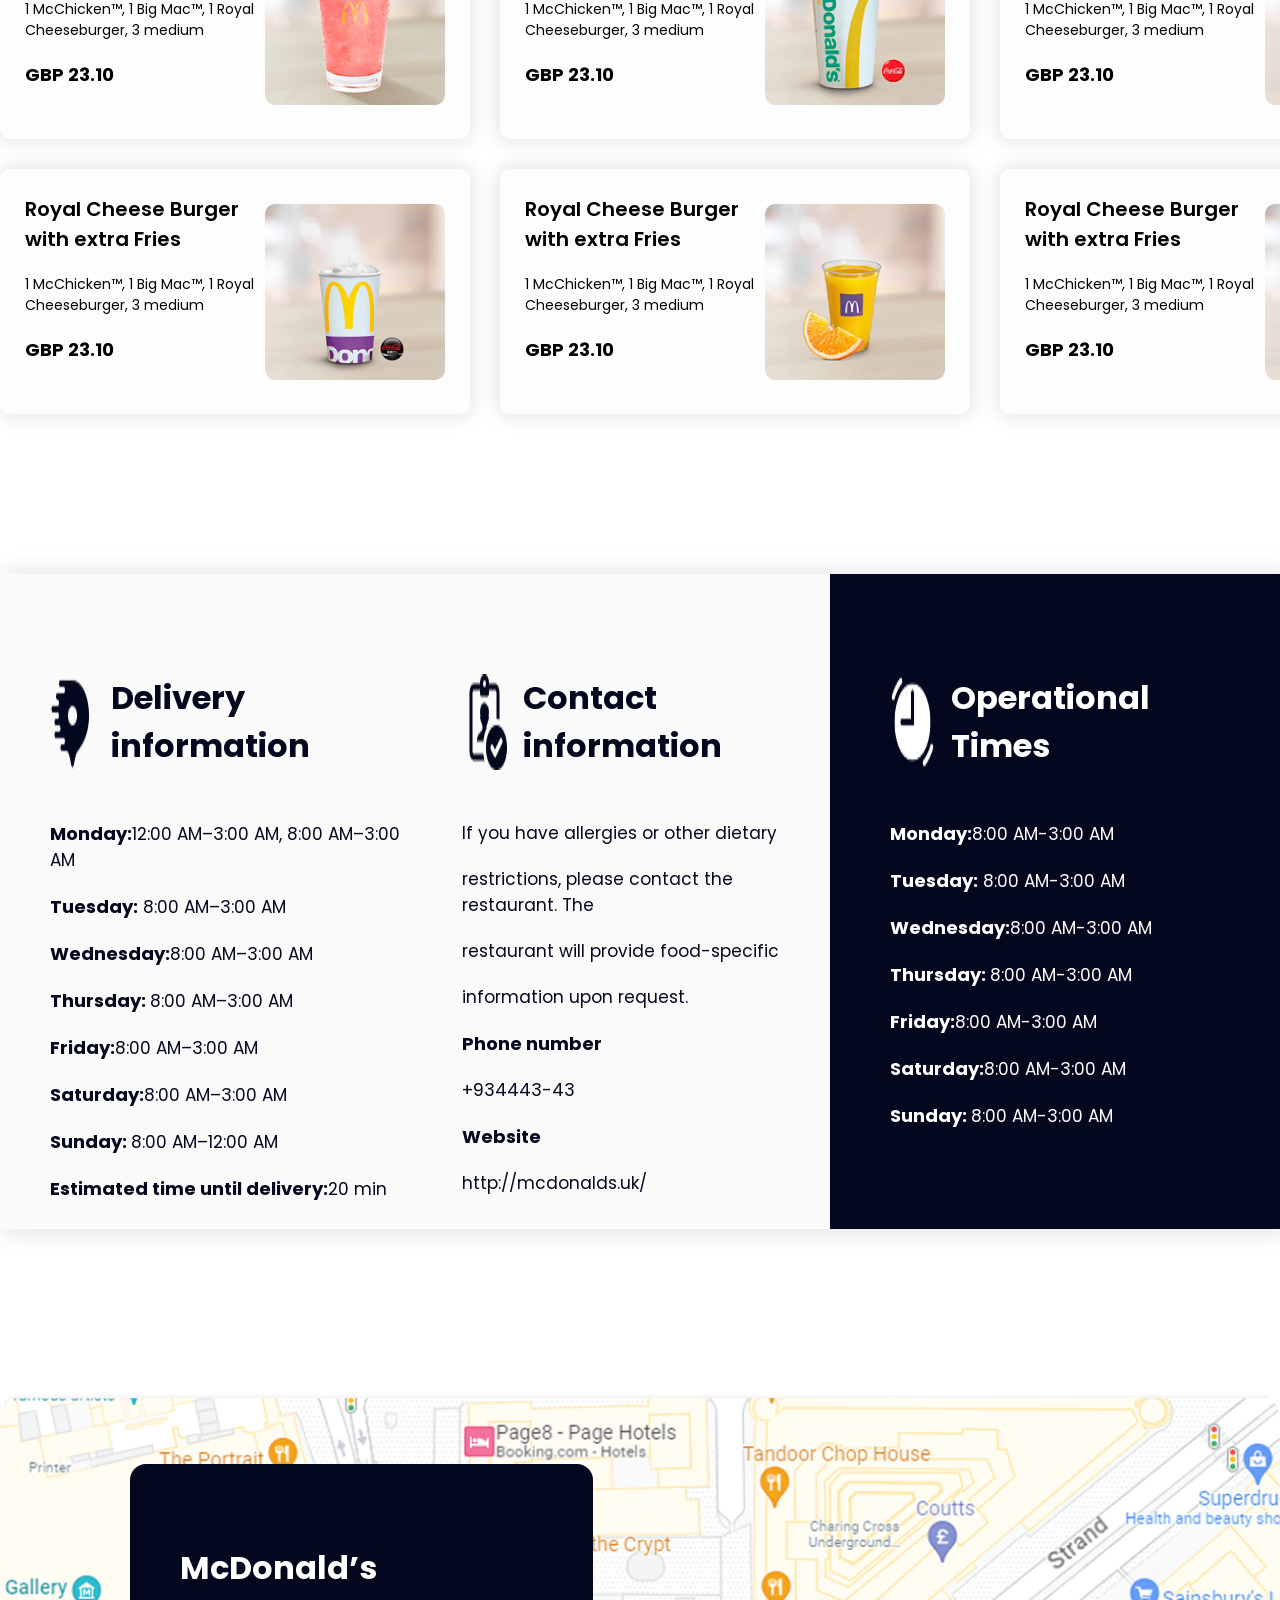
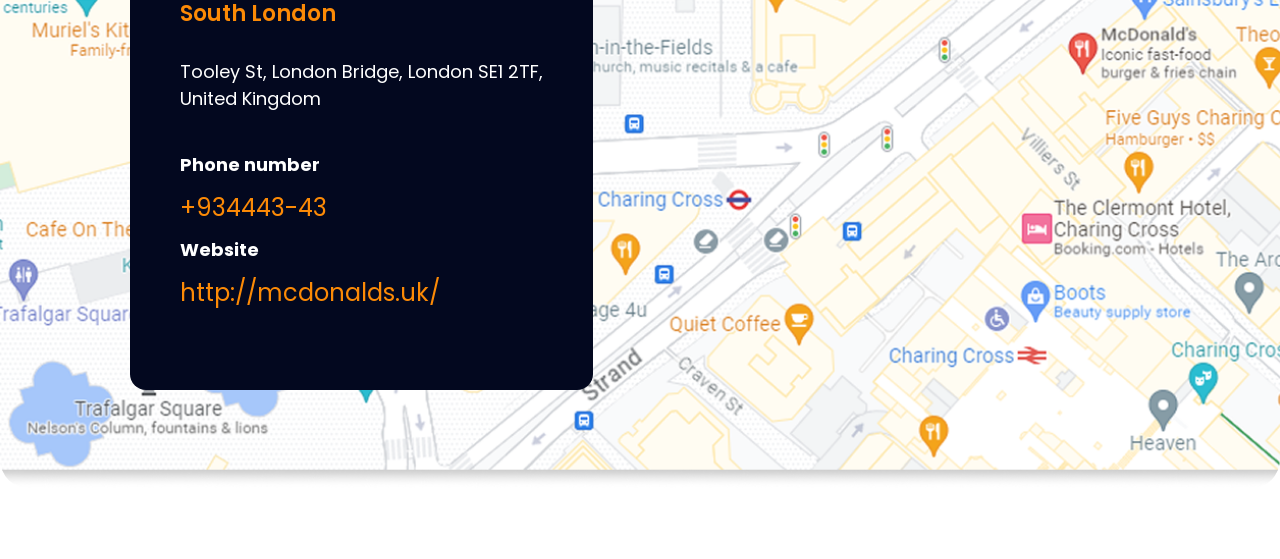
==== commit 1ec962ec: "update" ====
--- a/restaurant.html
+++ b/restaurant.html
@@ -430,7 +430,21 @@
     <!--                     SECTION9                      -->
     <!-- ================================================= -->
 
-    
+    <section>
+        <div class="location-container">
+            <div class="location-card">
+                <div class="location-text">
+                    <h1>McDonald’s</h1>
+                    <h4>South London</h4>
+                    <p>Tooley St, London Bridge, London SE1 2TF, <br>United Kingdom</p>
+                    <span>Phone number</span>
+                    <h3>+934443-43</h3>
+                    <span>Website</span>
+                    <h3>http://mcdonalds.uk/</h3>
+                </div>
+            </div>
+        </div>
+    </section>
 </body>
 
 </html>
--- a/css/style.css
+++ b/css/style.css
@@ -728,4 +728,72 @@
 .information-text2 {
     padding-top: 100px;
     padding-left: 50px;
+}
+
+
+
+/* ===================================== */
+/*               SECTION9                */
+/* ===================================== */
+
+.location-container {
+    max-width: 1460px;
+    margin: 70px auto;
+    height: 700px;
+    background-image: url("../assets/image/Rectangle\ 52.png");
+    background-position: 50% 88.46%;
+    background-repeat: no-repeat;
+    background-size: cover;
+    border-radius: 30px;
+    padding-top: 75px;
+    padding-left: 130px;
+}
+
+.location-card {
+    background-color: #03081F;
+    width: fit-content;
+    padding: 80px 50px;
+    border-radius: 16px;
+}
+
+
+
+.location-text h1 {
+    font-family: "Poppins";
+    font-weight: 700;
+    font-size: 32px;
+    color: #fff;
+}
+
+.location-text h4 {
+    font-family: "Poppins";
+    font-weight: 600;
+    font-size: 22px;
+    color: #FC8A06;
+    padding-top: 5px;
+}
+
+.location-text p {
+    font-family: "Poppins";
+    font-weight: 400;
+    font-size: 18px;
+    color: #fff;
+    padding: 28px 0;
+}
+
+
+.location-text span {
+    font-family: "Poppins";
+    font-weight: 700;
+    font-size: 18px;
+    color: #fff;
+    line-height: 50px;
+}
+
+
+.location-text h3 {
+    font-family: "Poppins";
+    font-weight: 400;
+    font-size: 24px;
+    color: #FC8A06;
 }
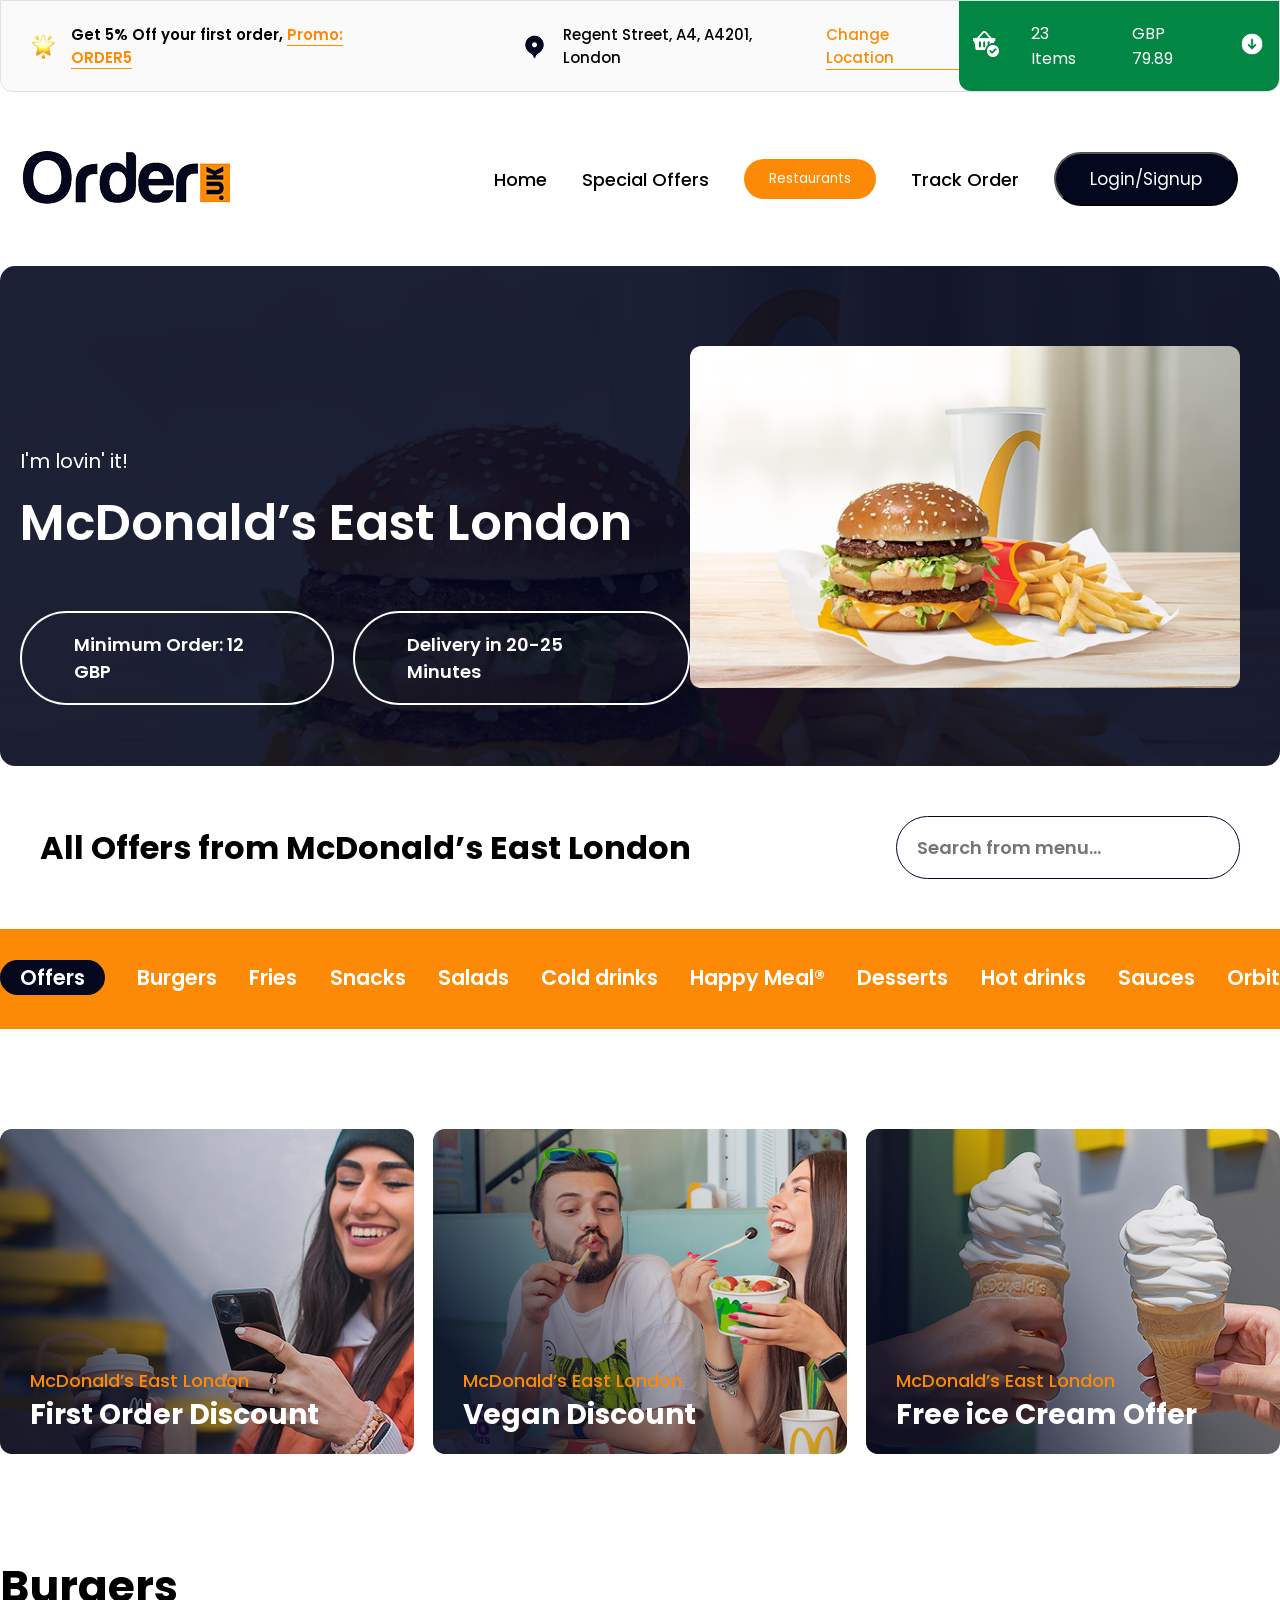
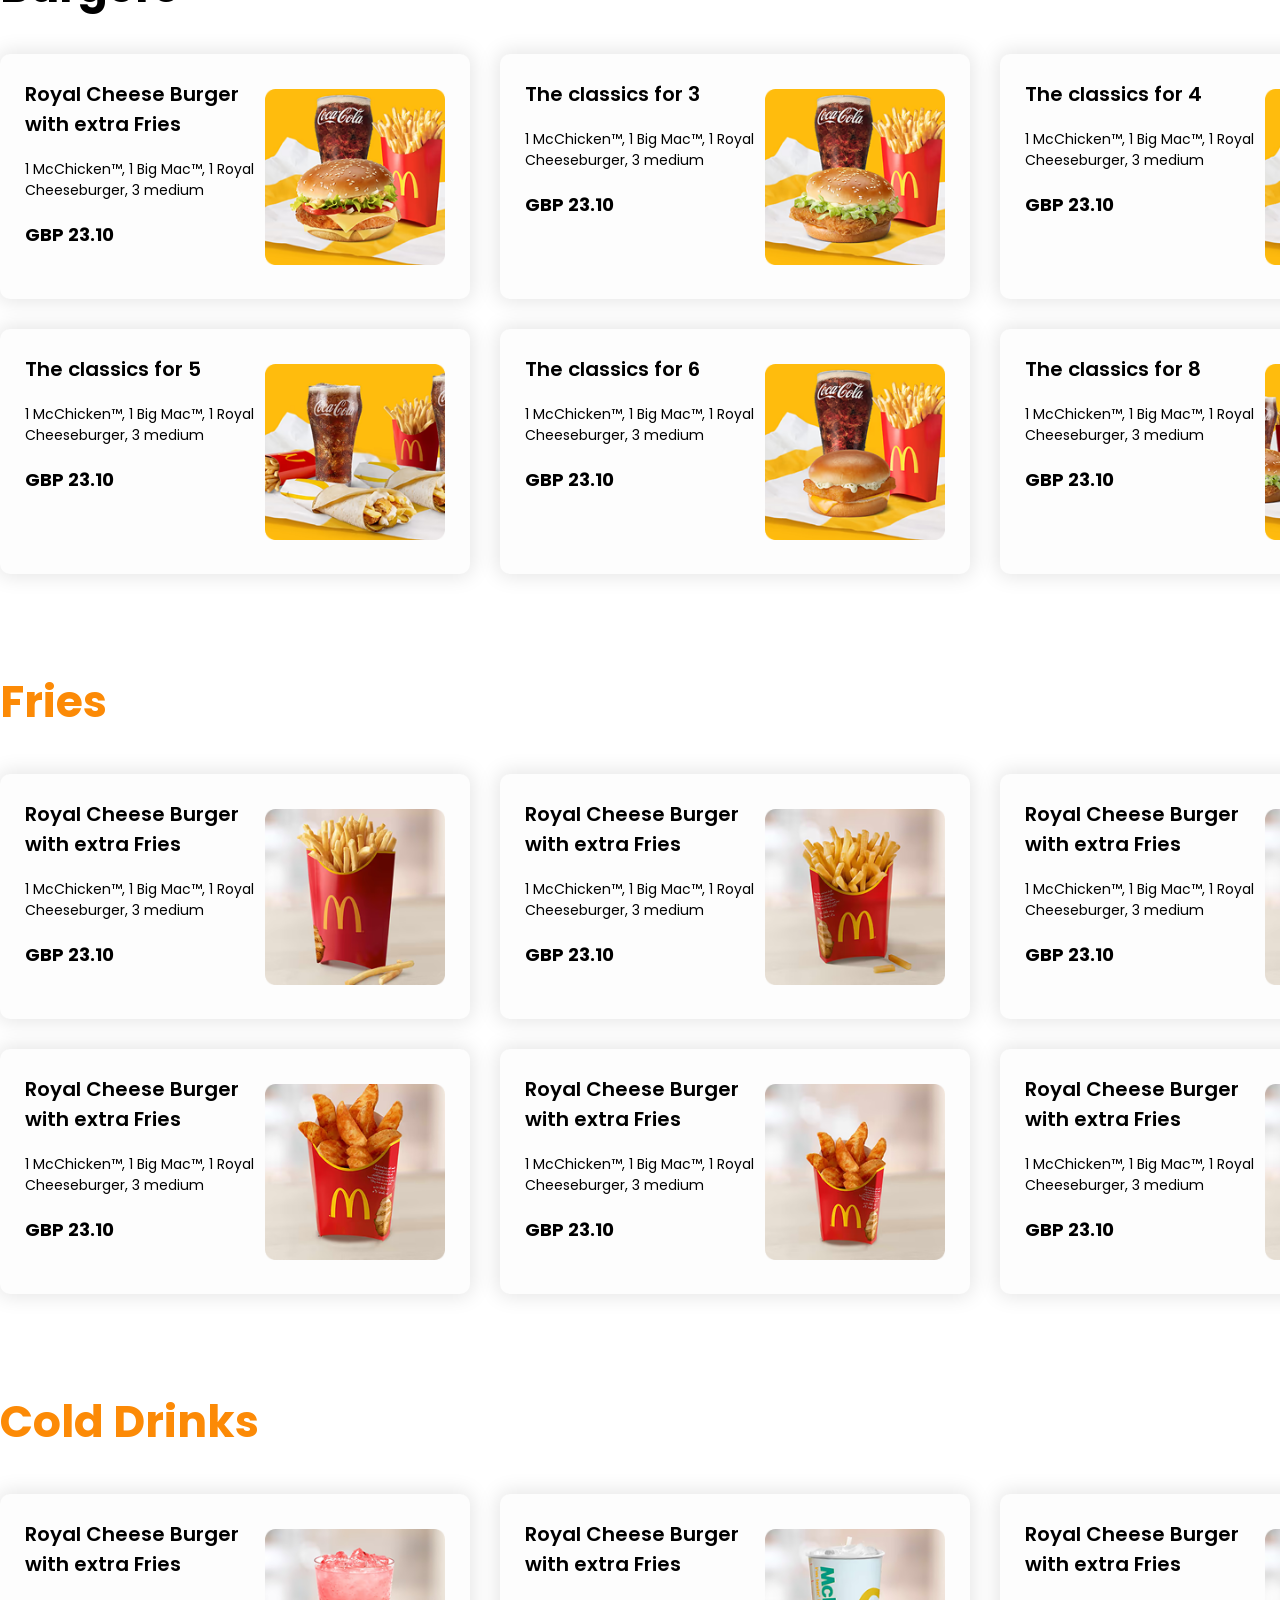
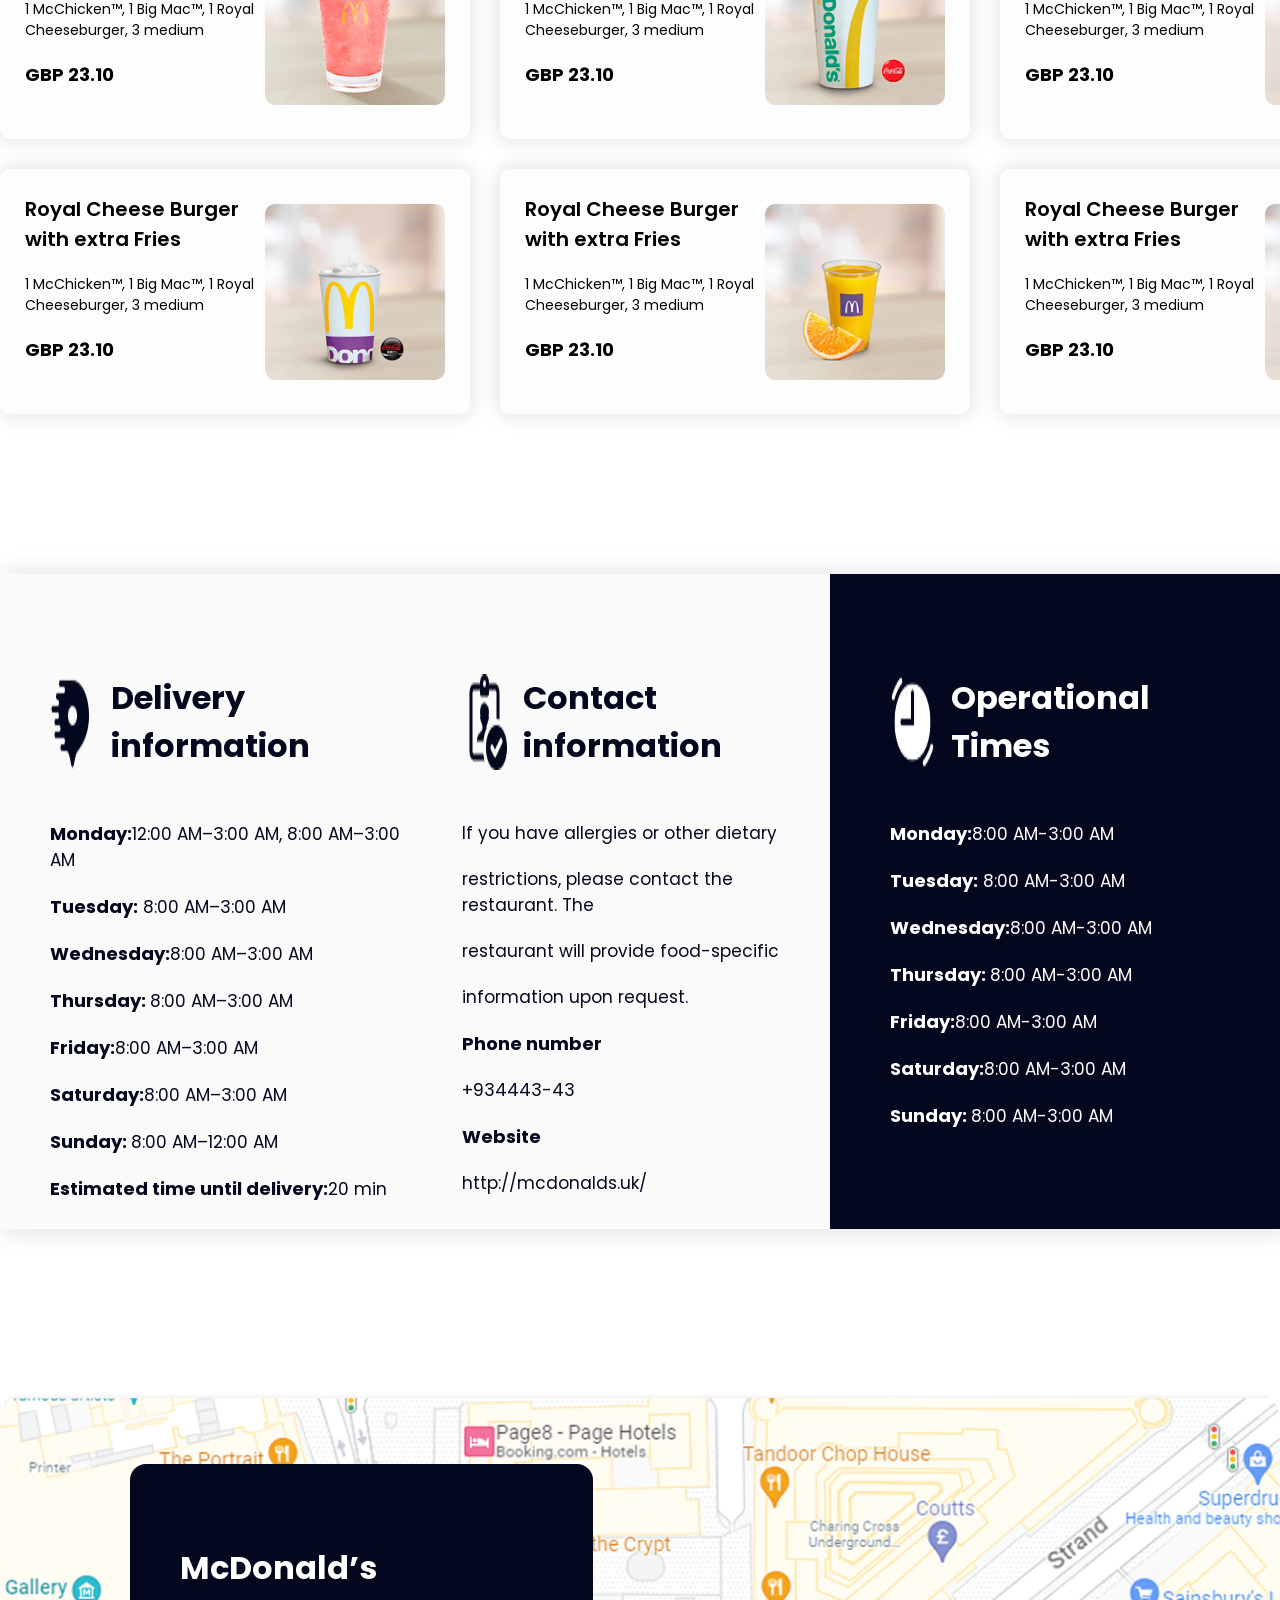
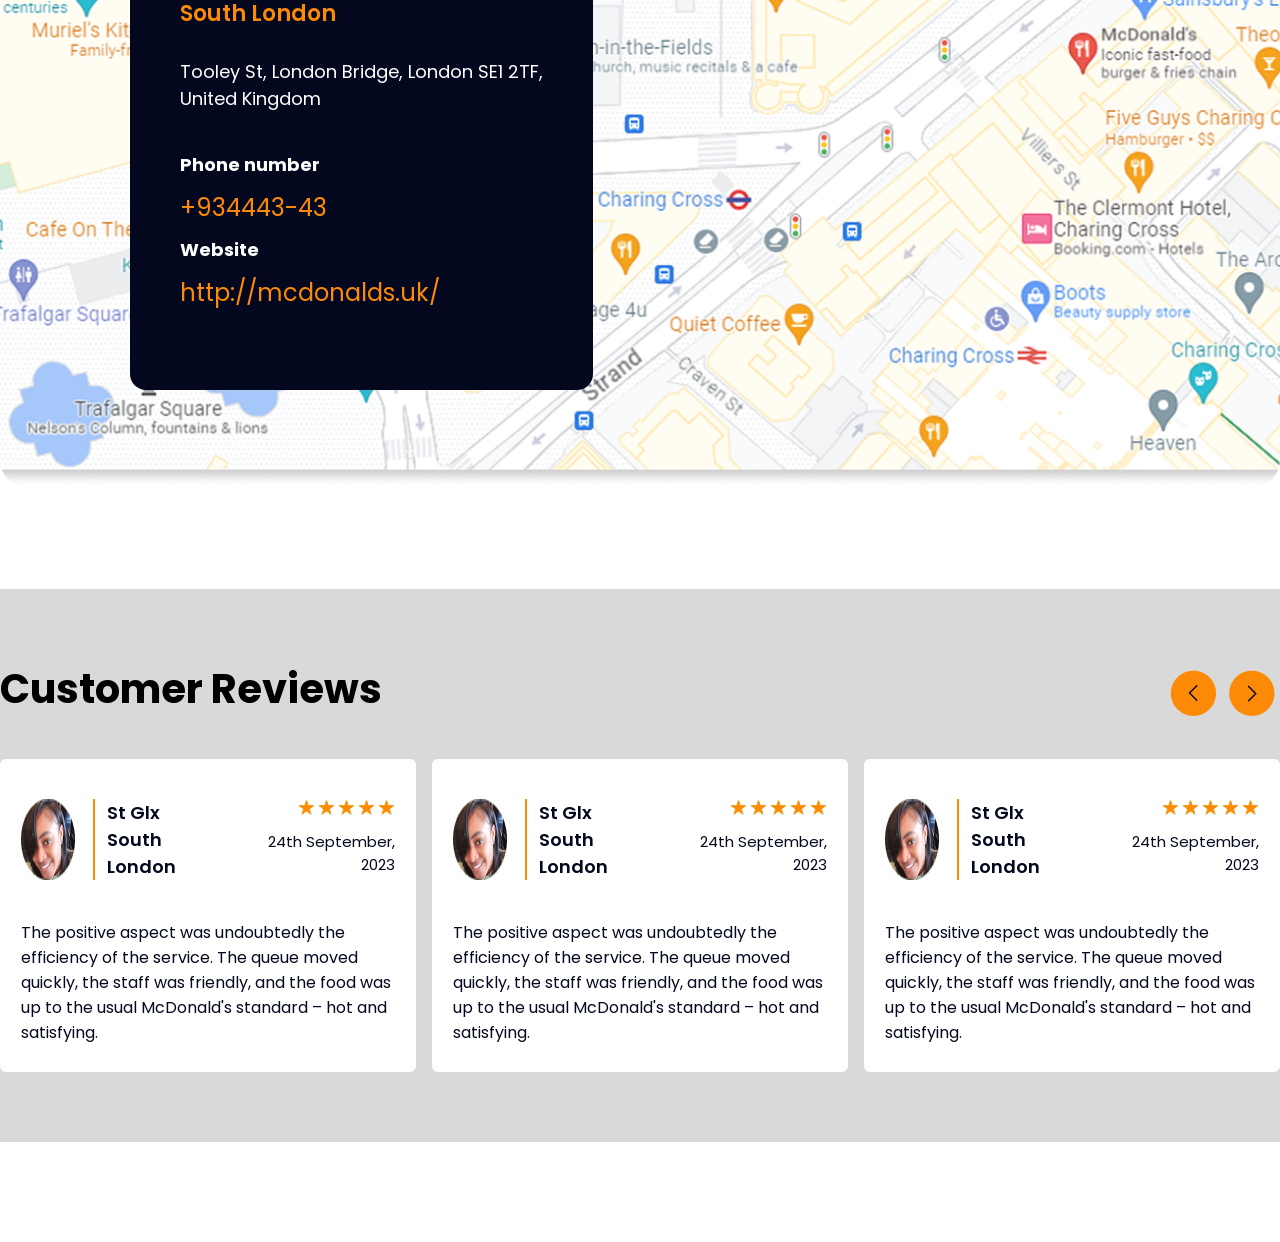
==== commit a1a70e85: "update" ====
--- a/restaurant.html
+++ b/restaurant.html
@@ -445,6 +445,62 @@
             </div>
         </div>
     </section>
+
+    <!-- ================================================= -->
+    <!--                     SECTION10                     -->
+    <!-- ================================================= -->
+
+
+    <section class="comment-section">
+        <div class="comment-container">
+            <div class="customer">
+                <h1>Customer Reviews</h1>
+                <img src="./assets/image/image.png" alt="">
+            </div>
+            <div class="comment-grid">
+                <div class="comment-card">
+                    <div class="comment-flex">
+                        <img src="./assets/image/Ellipse 3.png" alt="">
+                        <p class="comment-p">St Glx <br> <span>South London</span></p>
+                        <div class="september">
+                            <img src="./assets/image/Group 52.png" alt="">
+                            <p class="september-p">24th September, 2023</p>
+                        </div>
+                    </div>
+                    <p class="friendly">The positive aspect was undoubtedly the efficiency of the service. The queue moved quickly, the
+                        staff was friendly, and the food was up to the usual McDonald's standard – hot and satisfying.
+                    </p>
+                </div>
+                <div class="comment-card">
+                    <div class="comment-flex">
+                        <img src="./assets/image/Ellipse 3.png" alt="">
+                        <p class="comment-p">St Glx <br> <span>South London</span></p>
+                        <div class="september">
+                            <img src="./assets/image/Group 52.png" alt="">
+                            <p class="september-p">24th September, 2023</p>
+                        </div>
+                    </div>
+                    <p class="friendly">The positive aspect was undoubtedly the efficiency of the service. The queue moved quickly, the
+                        staff was friendly, and the food was up to the usual McDonald's standard – hot and satisfying.
+                    </p>
+                </div>
+                <div class="comment-card">
+                    <div class="comment-flex">
+                        <img src="./assets/image/Ellipse 3.png" alt="">
+                        <p class="comment-p">St Glx <br> <span>South London</span></p>
+                        <div class="september">
+                            <img src="./assets/image/Group 52.png" alt="">
+                            <p class="september-p">24th September, 2023</p>
+                        </div>
+                    </div>
+                    <p class="friendly">The positive aspect was undoubtedly the efficiency of the service. The queue moved quickly, the
+                        staff was friendly, and the food was up to the usual McDonald's standard – hot and satisfying.
+                    </p>
+                </div>
+            </div>
+        </div>
+    </section>
+
 </body>
 
 </html>
--- a/css/style.css
+++ b/css/style.css
@@ -796,4 +796,92 @@
     font-weight: 400;
     font-size: 24px;
     color: #FC8A06;
+}
+
+
+
+/* ===================================== */
+/*               SECTION10               */
+/* ===================================== */
+
+
+.comment-section {
+    background: #D9D9D9;
+}
+
+.comment-container {
+    max-width: 1460px;
+    margin: 100px auto;
+    padding: 70px 0;
+}
+
+
+.comment-grid {
+    display: grid;
+    grid-template-columns: 1fr 1fr 1fr;
+    gap: 1rem;
+}
+
+
+.comment-card {
+    background-color: #fff;
+    padding: 0 21px;
+    border-radius: 6px;
+}
+
+.comment-flex {
+    display: flex;
+    padding-top: 40px;
+    gap: 10px;
+}
+
+.comment-flex .comment-p {
+    font-family: "Poppins";
+    font-weight: 600;
+    font-size: 18px;
+    color: #03081F;
+    border-left: 2px solid #FC8A06;
+    padding-left: 12px;
+    margin-left: 8px;
+}
+
+
+
+.september-p {
+    font-family: "Poppins";
+    font-weight: 400;
+    font-size: 15px;
+    color: #03081F;
+    padding-top: 10px;
+}
+
+
+.september {
+    padding-left: 50px;
+    text-align: right;
+}
+
+.friendly {
+    font-family: "Poppins";
+    font-weight: 400;
+    font-size: 16px;
+    color: #03081F;
+    padding-top: 40px;
+    padding-bottom: 27px;
+}
+
+
+
+.customer {
+    display: flex;
+    align-items: center;
+    justify-content: space-between;
+    padding-bottom: 40px;
+}
+
+.customer h1 {
+    color: #000;
+    font-family: "Poppins";
+    font-weight: 700;
+    font-size: 40px;
 }
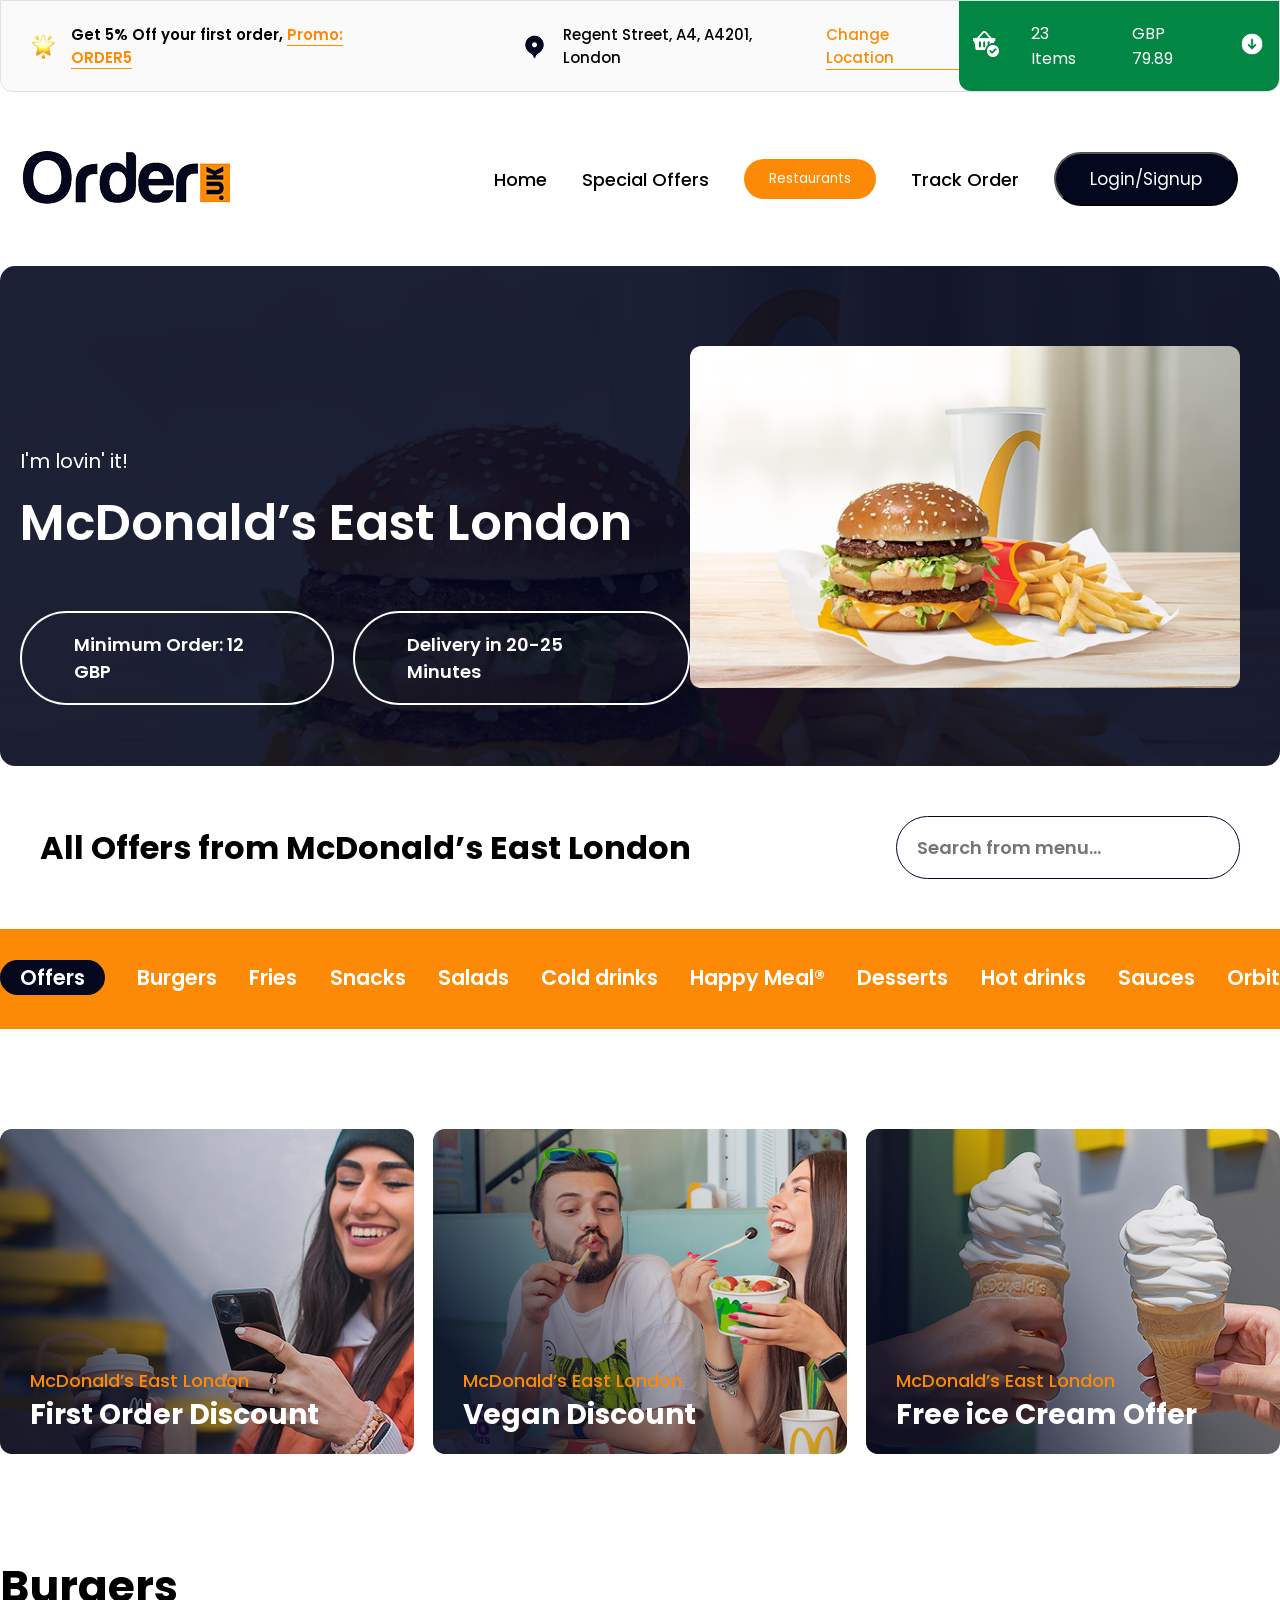
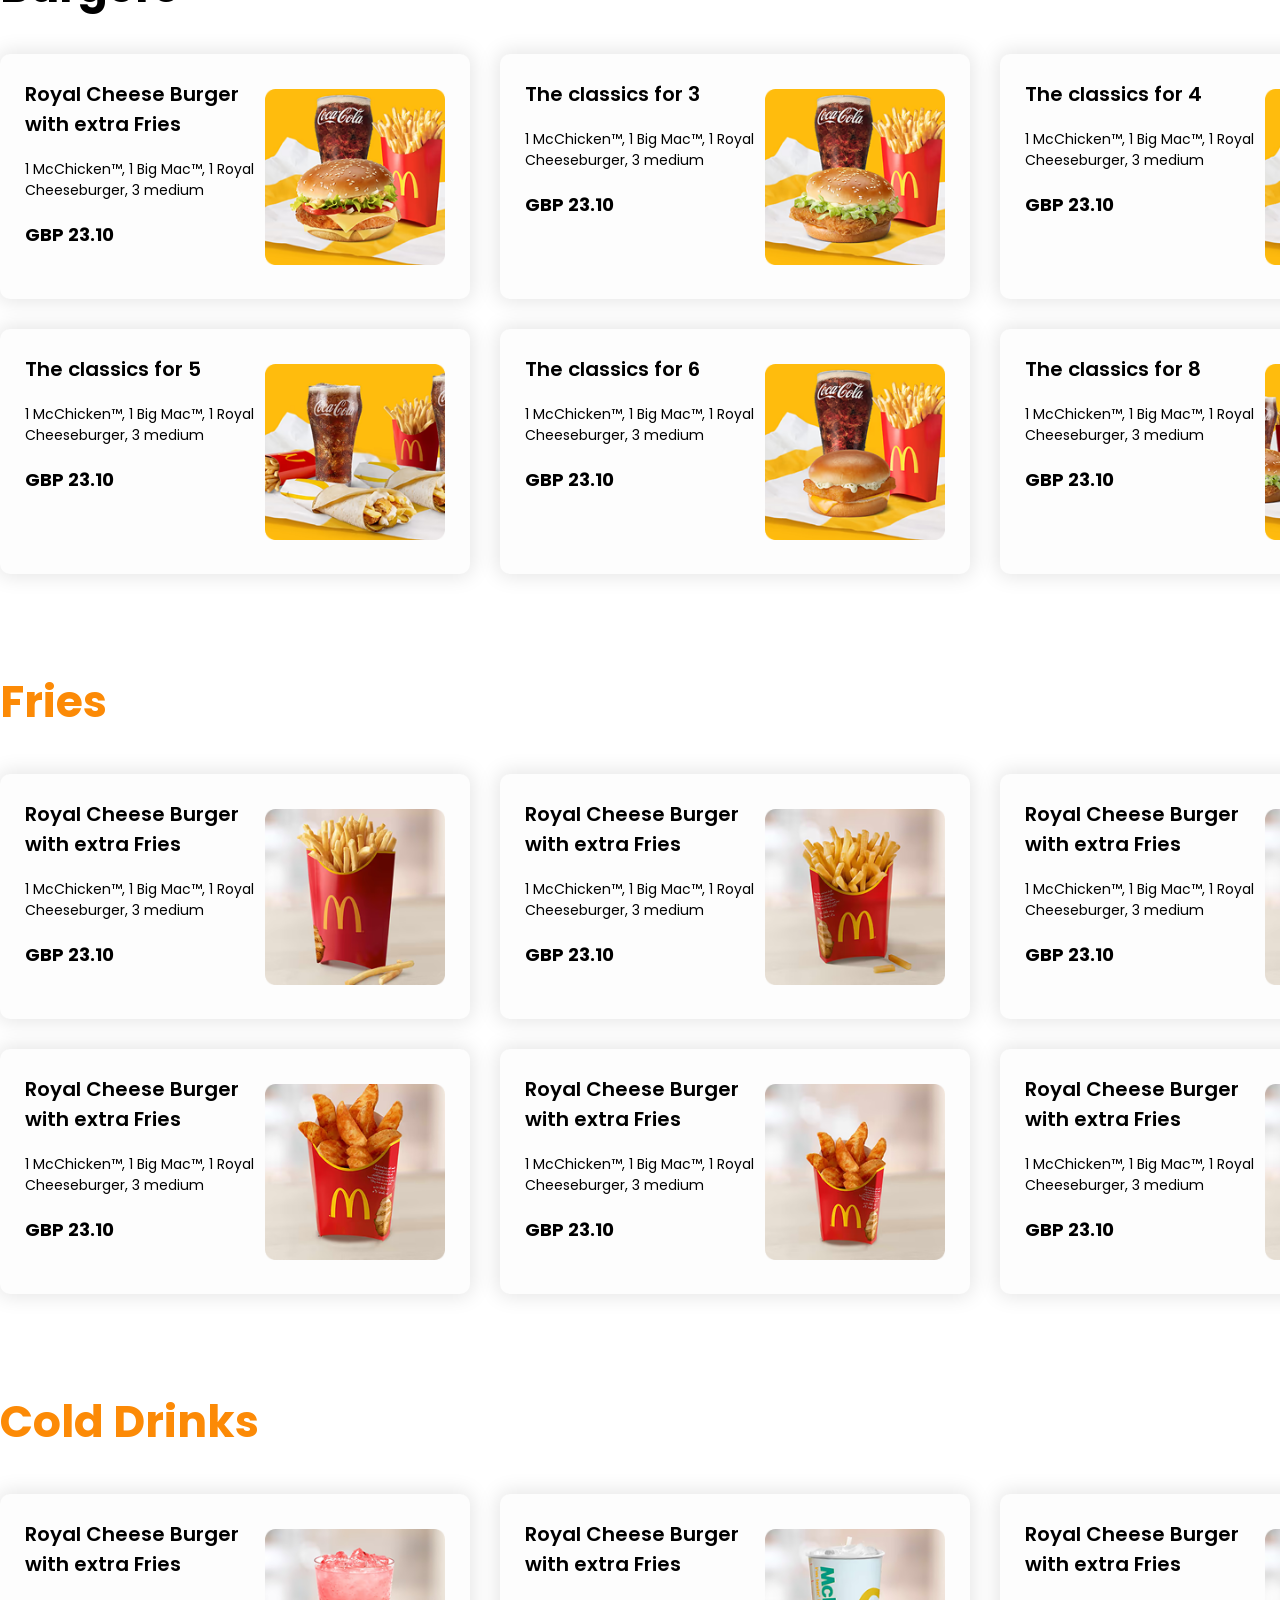
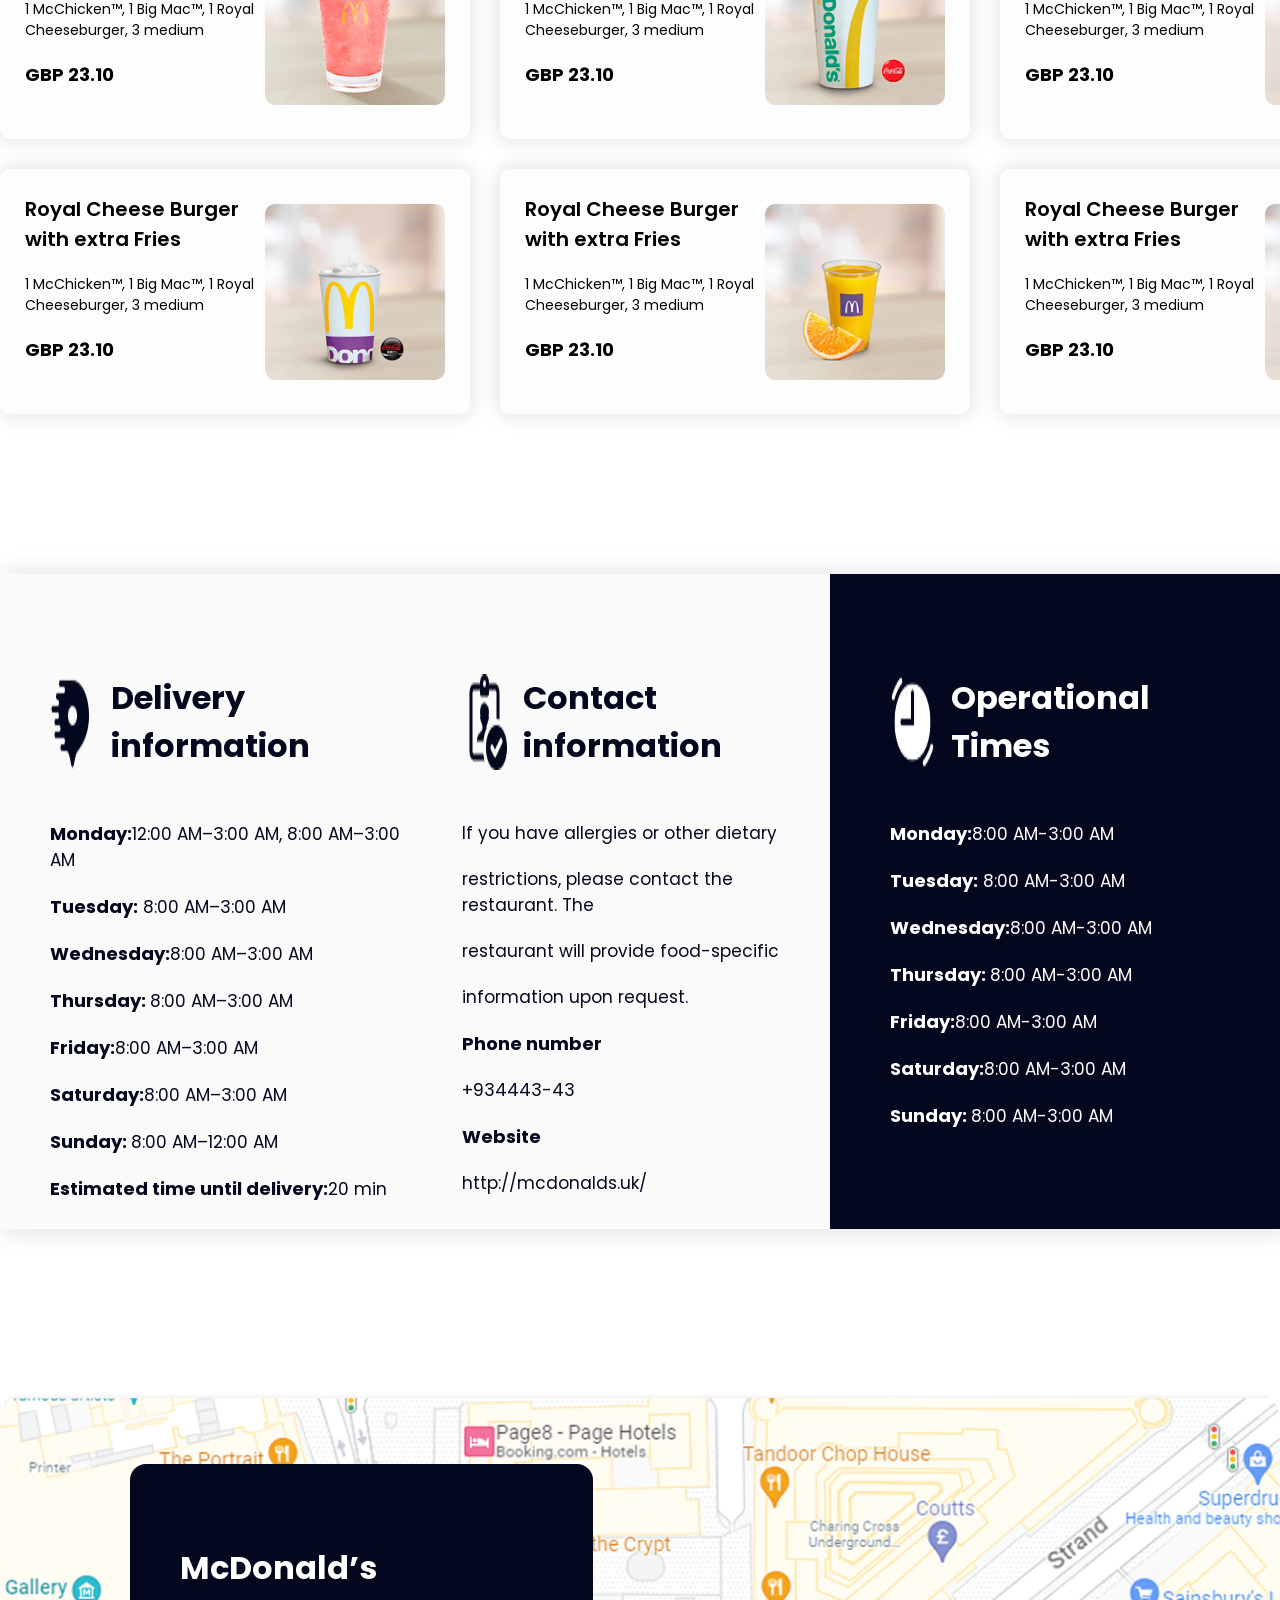
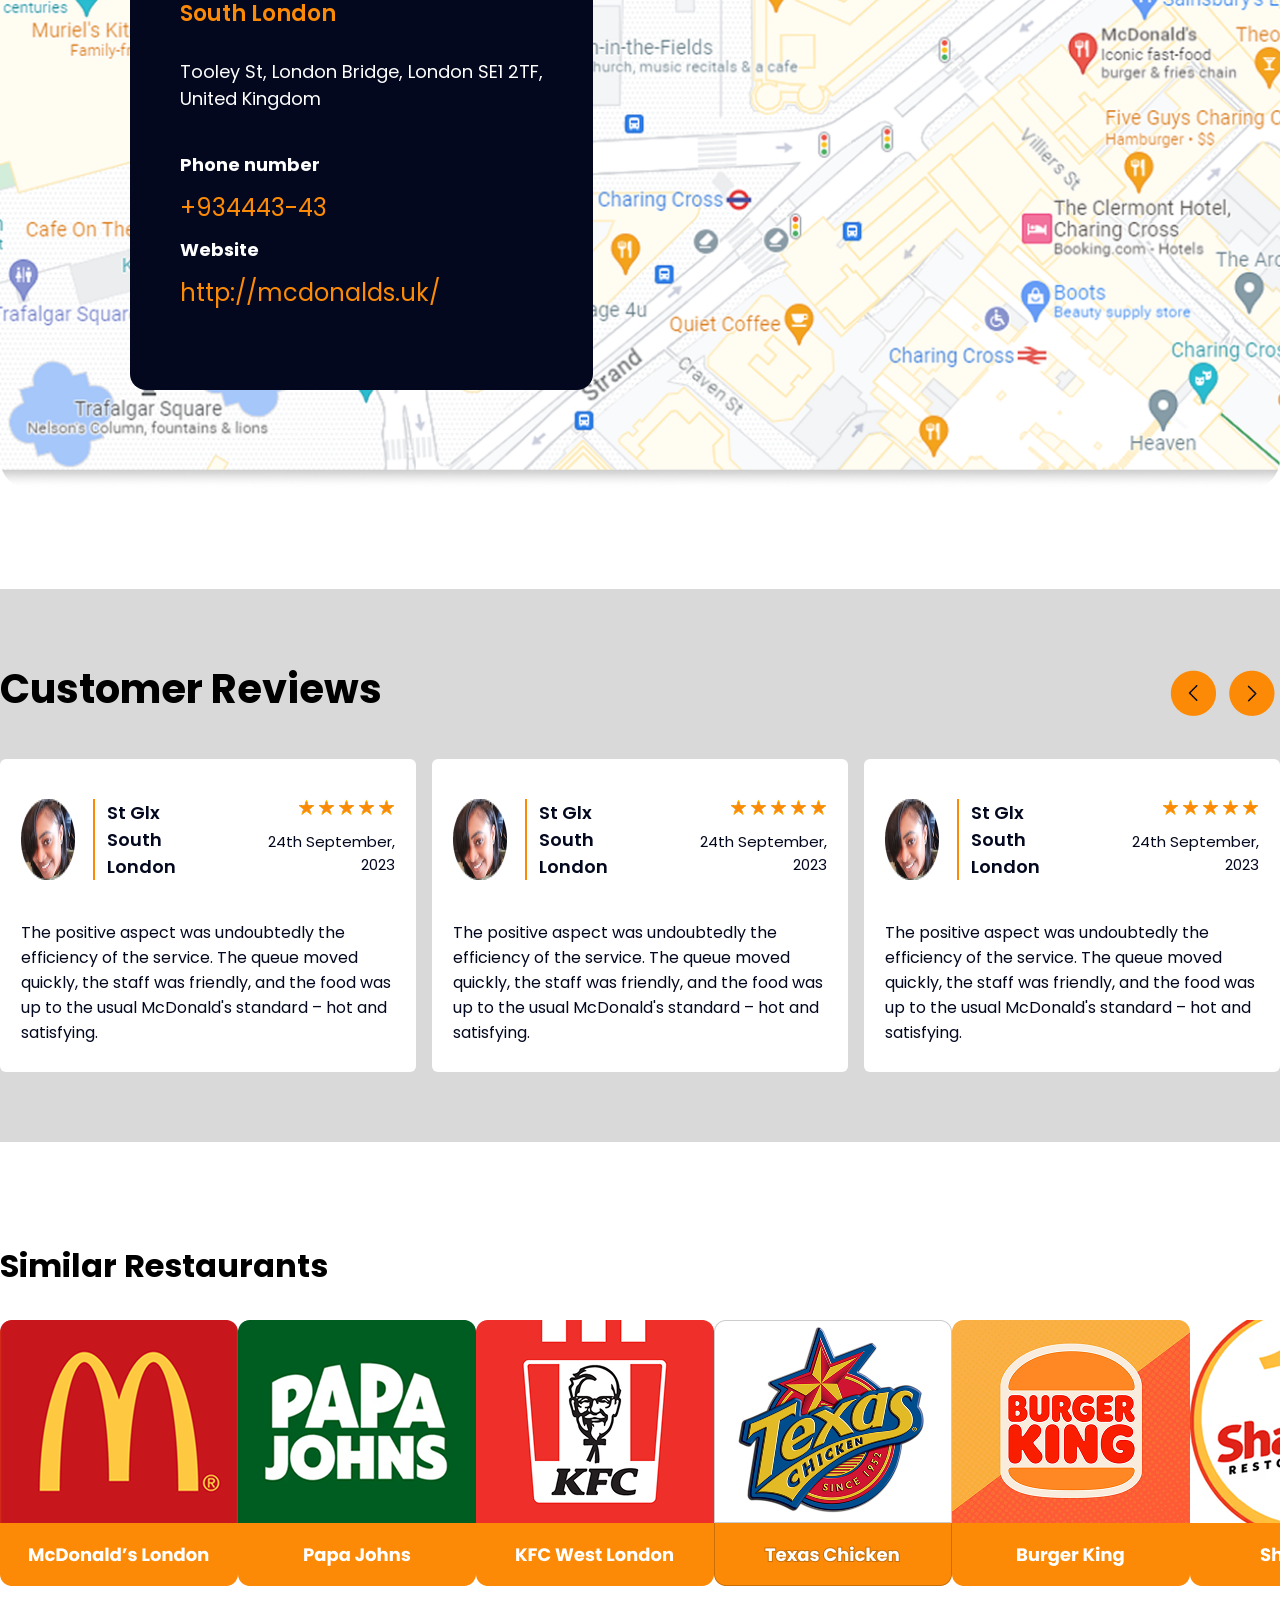
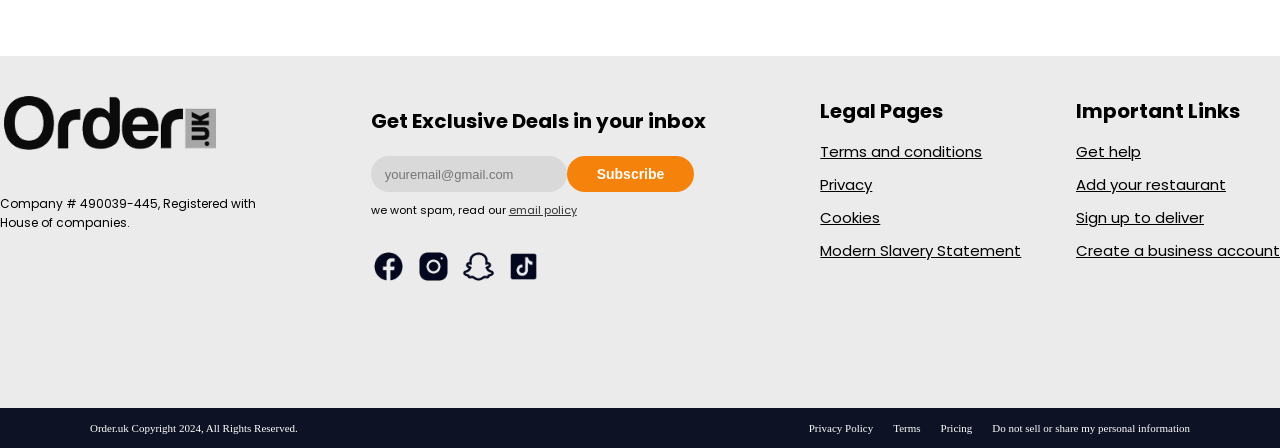
==== commit 52e1b52e: "update" ====
--- a/restaurant.html
+++ b/restaurant.html
@@ -450,7 +450,6 @@
     <!--                     SECTION10                     -->
     <!-- ================================================= -->
 
-
     <section class="comment-section">
         <div class="comment-container">
             <div class="customer">
@@ -467,7 +466,8 @@
                             <p class="september-p">24th September, 2023</p>
                         </div>
                     </div>
-                    <p class="friendly">The positive aspect was undoubtedly the efficiency of the service. The queue moved quickly, the
+                    <p class="friendly">The positive aspect was undoubtedly the efficiency of the service. The queue
+                        moved quickly, the
                         staff was friendly, and the food was up to the usual McDonald's standard – hot and satisfying.
                     </p>
                 </div>
@@ -480,7 +480,8 @@
                             <p class="september-p">24th September, 2023</p>
                         </div>
                     </div>
-                    <p class="friendly">The positive aspect was undoubtedly the efficiency of the service. The queue moved quickly, the
+                    <p class="friendly">The positive aspect was undoubtedly the efficiency of the service. The queue
+                        moved quickly, the
                         staff was friendly, and the food was up to the usual McDonald's standard – hot and satisfying.
                     </p>
                 </div>
@@ -493,7 +494,8 @@
                             <p class="september-p">24th September, 2023</p>
                         </div>
                     </div>
-                    <p class="friendly">The positive aspect was undoubtedly the efficiency of the service. The queue moved quickly, the
+                    <p class="friendly">The positive aspect was undoubtedly the efficiency of the service. The queue
+                        moved quickly, the
                         staff was friendly, and the food was up to the usual McDonald's standard – hot and satisfying.
                     </p>
                 </div>
@@ -501,6 +503,85 @@
         </div>
     </section>
 
+
+    <!-- ================================================= -->
+    <!--                     SECTION11                     -->
+    <!-- ================================================= -->
+
+    <section>
+        <div class="restaurants-container">
+            <h1>Similar Restaurants</h1>
+            <div class="restaurants-flex">
+                <img src="./assets/image/Group 16.png" alt="">
+                <img src="./assets/image/Group 17.png" alt="">
+                <img src="./assets/image/Group 18.png" alt="">
+                <img src="./assets/image/Group 19.png" alt="">
+                <img src="./assets/image/Group 20.png" alt="">
+                <img src="./assets/image/Group 21.png" alt="">
+            </div>
+        </div>
+    </section>
+
+
+    <!-- ================================================= -->
+    <!--                    FOOTER                         -->
+    <!-- ================================================= -->
+
+    <footer>
+        <div class="footer-top">
+            <div class="col-logo">
+                <div class="logo"><img src="./assets/image/LOGO 2.png" alt=""></div>
+                <p class="company-info">Company # 490039-445, Registered with<br>House of companies.</p>
+            </div>
+
+            <div class="col-newsletter">
+                <h4>Get Exclusive Deals in your inbox</h4>
+                <div class="subscribe-row">
+                    <input type="email" placeholder="youremail@gmail.com">
+                    <button>Subscribe</button>
+                </div>
+                <p class="spam-note">we wont spam, read our <a href="#">email policy</a></p>
+                <div class="social-icons">
+                    <a href="#" class="icon-slot"> <img src="./assets/image/Facebook.png" alt=""> </a>
+                    <a href="#" class="icon-slot"> <img src="./assets/image/Instagram.png" alt=""></a>
+                    <a href="#" class="icon-slot"> <img src="./assets/image/Snapchat.png" alt=""></a>
+                    <a href="#" class="icon-slot"> <img src="./assets/image/TikTok.png" alt=""></a>
+                </div>
+            </div>
+
+            <div class="col-links">
+                <h4>Legal Pages</h4>
+                <ul>
+                    <li><a href="#">Terms and conditions</a></li>
+                    <li><a href="#">Privacy</a></li>
+                    <li><a href="#">Cookies</a></li>
+                    <li><a href="#">Modern Slavery Statement</a></li>
+                </ul>
+            </div>
+
+            <div class="col-links">
+                <h4>Important Links</h4>
+                <ul>
+                    <li><a href="#">Get help</a></li>
+                    <li><a href="#">Add your restaurant</a></li>
+                    <li><a href="#">Sign up to deliver</a></li>
+                    <li><a href="#">Create a business account</a></li>
+                </ul>
+            </div>
+        </div>
+
+        <div class="footer-bottom">
+            <div class="footer-bottom-inner">
+                <span>Order.uk Copyright 2024, All Rights Reserved.</span>
+                <div class="footer-bottom-links">
+                    <a href="#">Privacy Policy</a>
+                    <a href="#">Terms</a>
+                    <a href="#">Pricing</a>
+                    <a href="#">Do not sell or share my personal information</a>
+                </div>
+            </div>
+        </div>
+    </footer>
 </body>
 
 </html>
--- a/css/style.css
+++ b/css/style.css
@@ -800,6 +800,8 @@
 
 
 
+
+
 /* ===================================== */
 /*               SECTION10               */
 /* ===================================== */
@@ -884,4 +886,185 @@
     font-family: "Poppins";
     font-weight: 700;
     font-size: 40px;
+}
+
+
+
+/* ===================================== */
+/*               SECTION11               */
+/* ===================================== */
+
+.restaurants-container {
+    max-width: 1480px;
+    margin: 0 auto;
+}
+
+
+.restaurants-flex {
+    display: flex;
+    align-items: center;
+    justify-content: space-between;
+}
+
+.restaurants-container h1 {
+    font-family: "Poppins";
+    font-weight: 700;
+    font-size: 32px;
+    padding-bottom: 30px;
+}
+
+
+
+
+
+/* ===================================== */
+/*              FOOTER                   */
+/* ===================================== */
+
+
+footer {
+    background: #ebebeb;
+}
+
+.footer-top {
+    max-width: 1400px;
+    margin: 70px auto;
+    padding: 40px 0;
+    display: flex;
+    justify-content: space-between;
+}
+
+
+
+.logo img {
+    width: 220px;
+}
+
+.logo .badge {
+    background: #000;
+    color: #fff;
+    font-size: 10px;
+    font-weight: 700;
+    padding: 2px 5px;
+    border-radius: 3px;
+    margin-top: 4px;
+}
+
+.company-info {
+    font-size: 12px;
+    color: #000;
+    padding-top: 40px;
+    line-height: 1.6;
+    font-family: "Poppins";
+}
+
+
+
+.col-newsletter {
+    margin: 10px 60px;
+}
+
+.col-newsletter h4 {
+    font-size: 20px;
+    padding-bottom: 20px;
+    font-family: "Poppins";
+}
+
+.subscribe-row {
+    display: flex;
+    margin-bottom: 10px;
+}
+
+.subscribe-row input {
+    padding: 10px 14px;
+    border: none;
+    border-radius: 20px;
+    font-size: 13px;
+    outline: none;
+    background: #D9D9D9;
+}
+
+.subscribe-row button {
+    background: #f5820a;
+    color: #fff;
+    border: none;
+    padding: 10px 30px;
+    border-radius: 20px;
+    font-weight: 600;
+    cursor: pointer;
+    font-size: 14px;
+}
+
+.spam-note {
+    font-size: 11px;
+    color: #000;
+    margin-bottom: 30px;
+    font-family: "Poppins";
+
+}
+
+
+.spam-note a {
+    color: #333;
+    text-decoration: underline;
+}
+
+
+.social-icons {
+    display: flex;
+    gap: 10px;
+}
+
+
+
+.icon-slot img {
+    width: 35px;
+}
+
+
+
+.col-links h4 {
+    font-size: 20px;
+    margin-bottom: 14px;
+    font-family: "Poppins";
+}
+
+.col-links ul {
+    list-style: none;
+    display: flex;
+    flex-direction: column;
+    gap: 10px;
+}
+
+.col-links a {
+    font-size: 15px;
+    color: #000;
+    font-family: "Poppins";
+}
+
+.footer-bottom {
+    background: #0d1224;
+    color: #fff;
+    padding: 14px 20px;
+}
+
+.footer-bottom-inner {
+    max-width: 1100px;
+    margin: 0 auto;
+    display: flex;
+    flex-wrap: wrap;
+    justify-content: space-between;
+    align-items: center;
+    gap: 10px;
+    font-size: 11px;
+}
+
+.footer-bottom-links {
+    display: flex;
+    gap: 20px;
+}
+
+.footer-bottom-links a {
+    color: #fff;
+    text-decoration: none;
 }
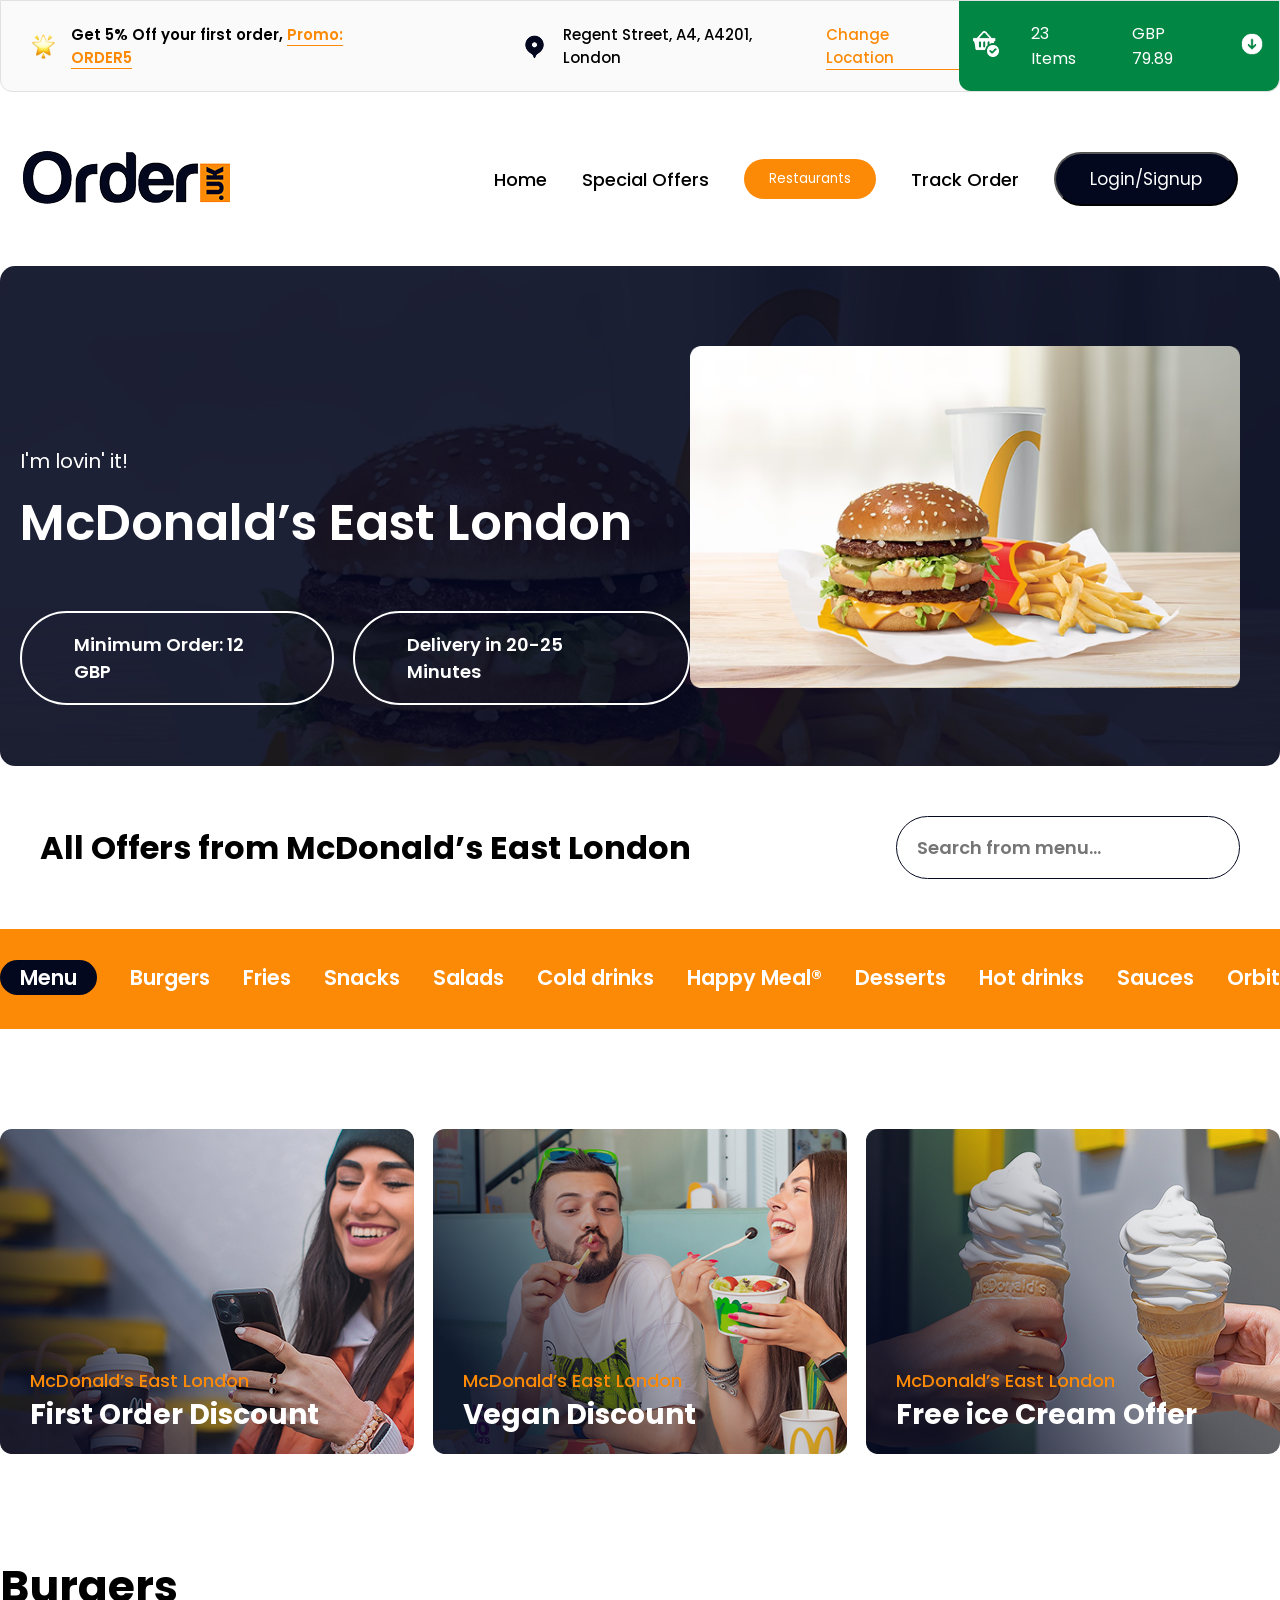
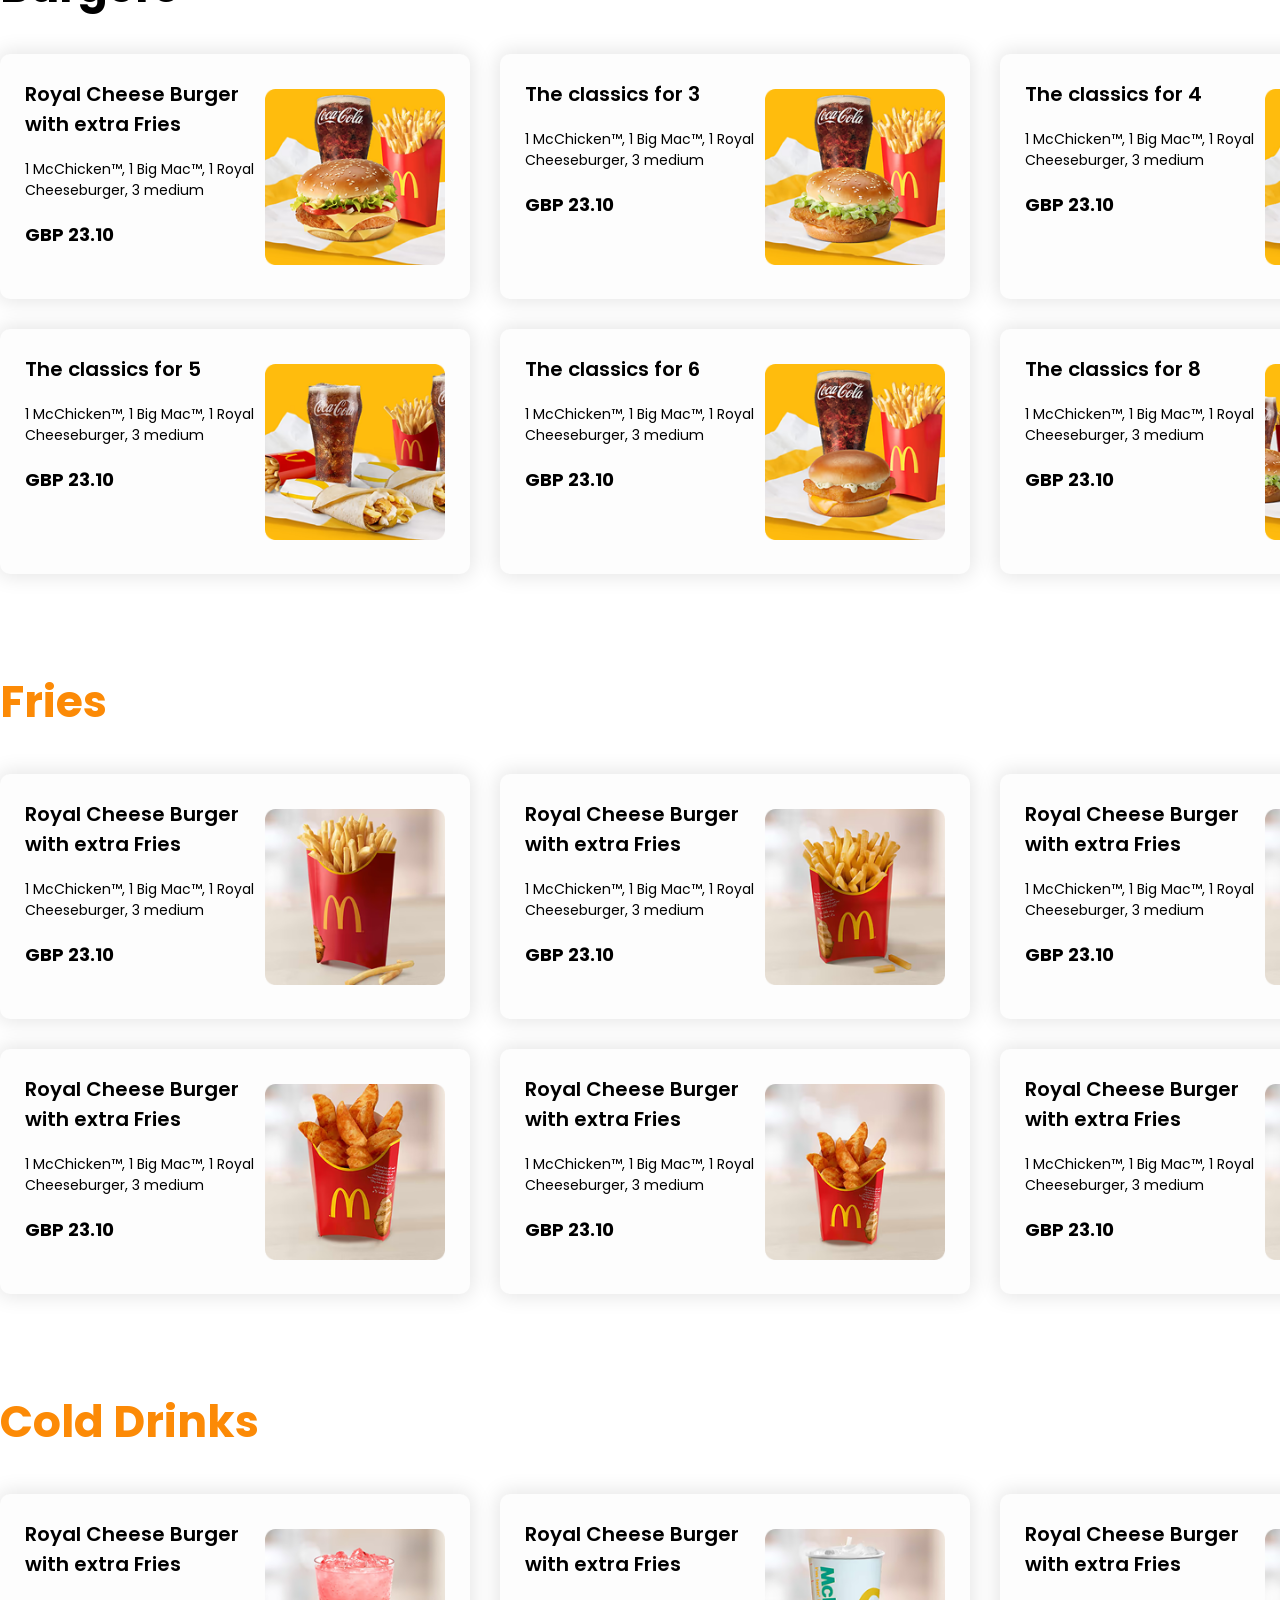
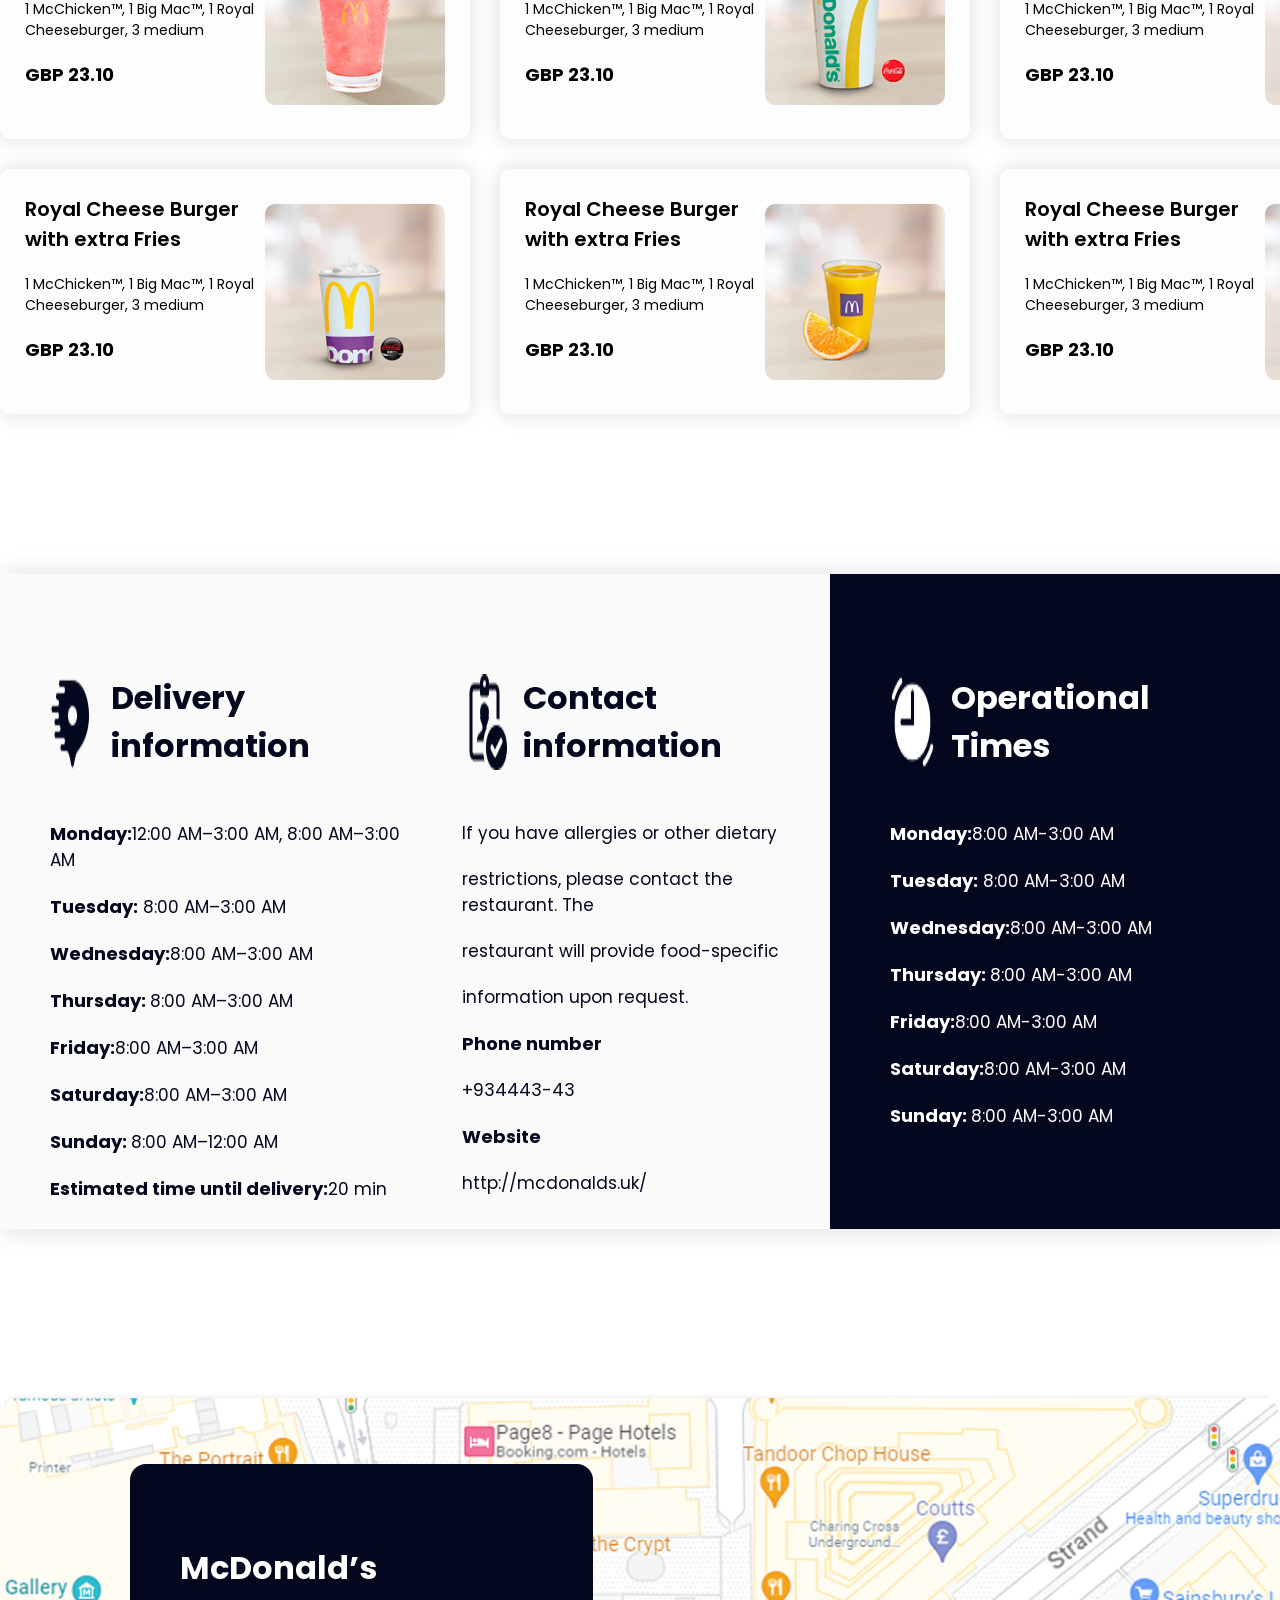
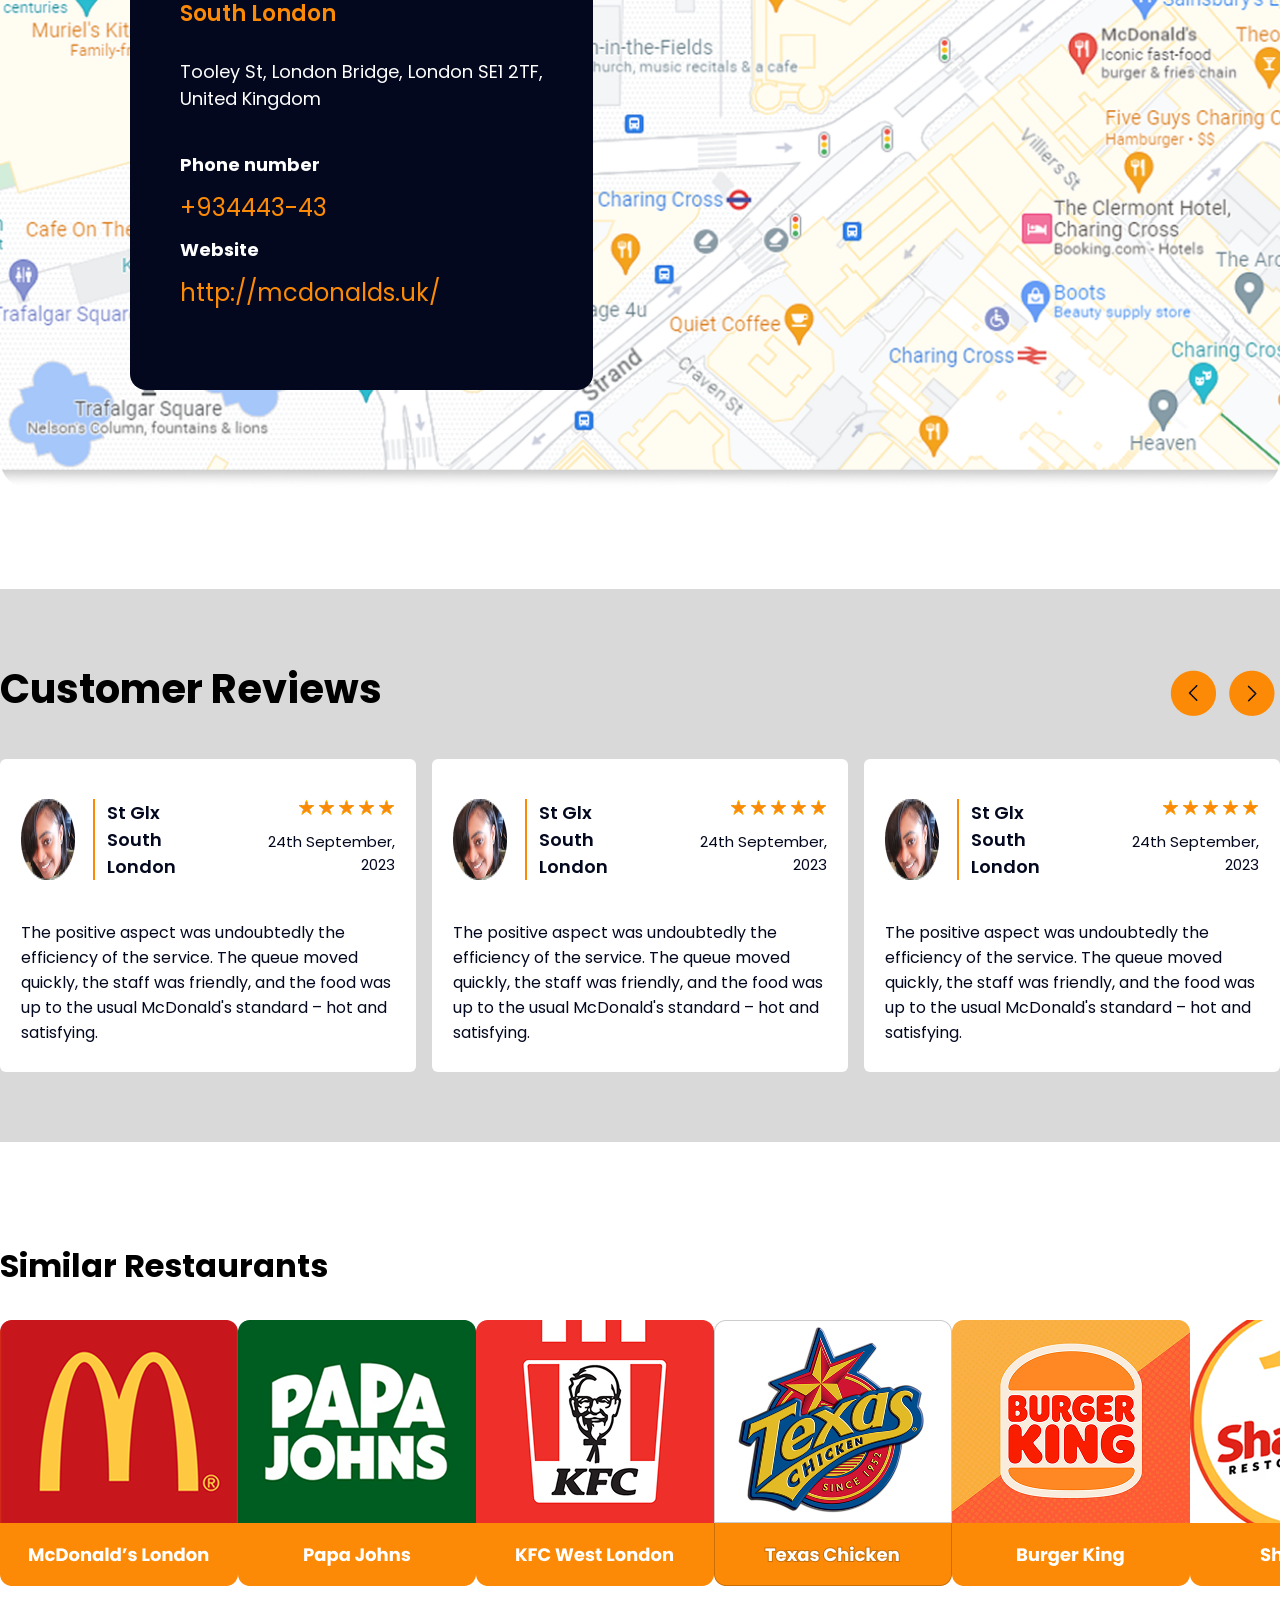
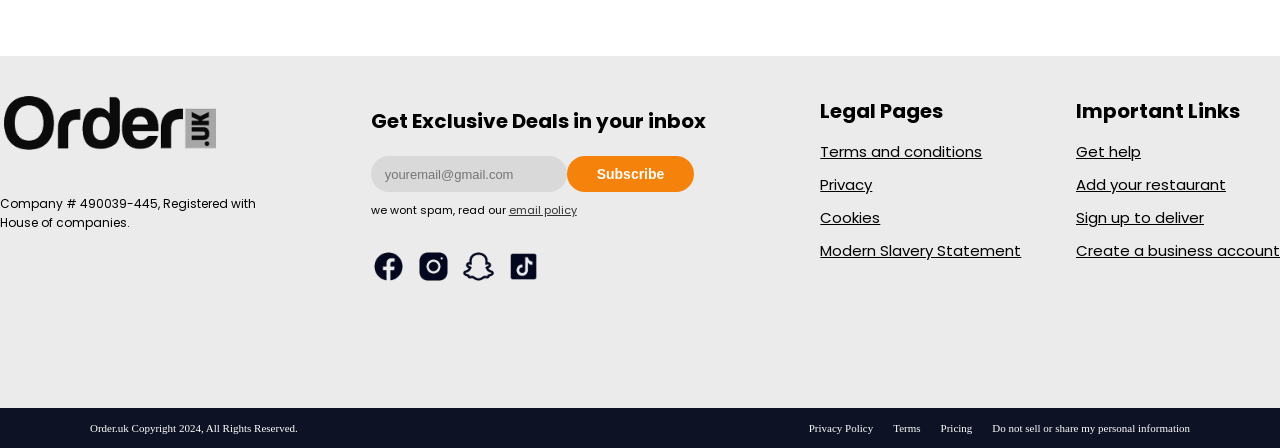
==== commit 50d77635: "update" ====
--- a/restaurant.html
+++ b/restaurant.html
@@ -56,6 +56,9 @@
                     <img src="./assets/image/LOGO 1.png" alt="">
                 </a>
             </div>
+            <div class="menu-icon">
+                <img src="./assets/image/Menu (1).png" alt="">
+            </div>
             <div class="navbar_flex2">
                 <p>Home</p>
                 <p>Special Offers</p>
@@ -76,7 +79,7 @@
             <div class="burger-flex">
                 <div class="burger-text">
                     <p class="burger-p1">I'm lovin' it!</p>
-                    <h1>McDonald’s East London</h1>
+                    <h1 class="burger-p2">McDonald’s East London</h1>
                     <div class="burger-flex-p">
                         <p>Minimum Order: 12 GBP</p>
                         <p>Delivery in 20-25 Minutes</p>
@@ -115,7 +118,7 @@
     <section class="menu-section">
         <div class="menu-container">
             <div class="menu-text">
-                <p><span>Offers</span></p>
+                <p><span>Menu</span></p>
                 <p>Burgers</p>
                 <p>Fries</p>
                 <p>Snacks</p>
--- a/css/style.css
+++ b/css/style.css
@@ -155,6 +155,10 @@
     border-radius: 30px;
     padding: 12px 34px;
     cursor: pointer;
+}
+
+.menu-icon {
+    display: none;
 }
 
 .navbar_flex2 .navbar_btn2 a {
@@ -1067,4 +1071,88 @@
 .footer-bottom-links a {
     color: #fff;
     text-decoration: none;
+}
+
+
+
+
+
+
+/* ===================================== */
+/*                MEDIA                  */
+/* ===================================== */
+
+@media screen and (max-width:768px) {
+    .navbar {
+        display: none;
+    }
+
+    .navbar_flex2 {
+        display: none;
+    }
+
+    .menu-icon {
+        display: block;
+        margin-left: 90px;
+    }
+
+    .navbar_logo a img {
+        width: 200px;
+    }
+
+    .navbar_flex {
+        height: 100px;
+        margin-left: 20px;
+    }
+
+    .menu-icon img {
+        width: 50px;
+    }
+
+
+    .burger-section {
+        height: 350px;
+    }
+
+
+    .burger-text {
+        display: none;
+    }
+
+
+    .burger-img img {
+        width: 300px;
+        margin-left: 40px;
+    }
+
+
+    .from-flex {
+        display: grid;
+        grid-template-columns: 1fr;
+    }
+
+    .from-text p {
+        text-align: center;
+    }
+
+    .from-input input {
+        margin-left: 25px;
+        margin-top: 20px;
+    }
+
+    .menu-section {
+        height: 670px;
+    }
+
+    .menu-text {
+        display: grid;
+        grid-template-columns: 1fr;
+        text-align: center;
+    }
+
+    .menu-text p {
+        padding-top: 8px;
+        font-size: 30px;
+    }
+
 }
